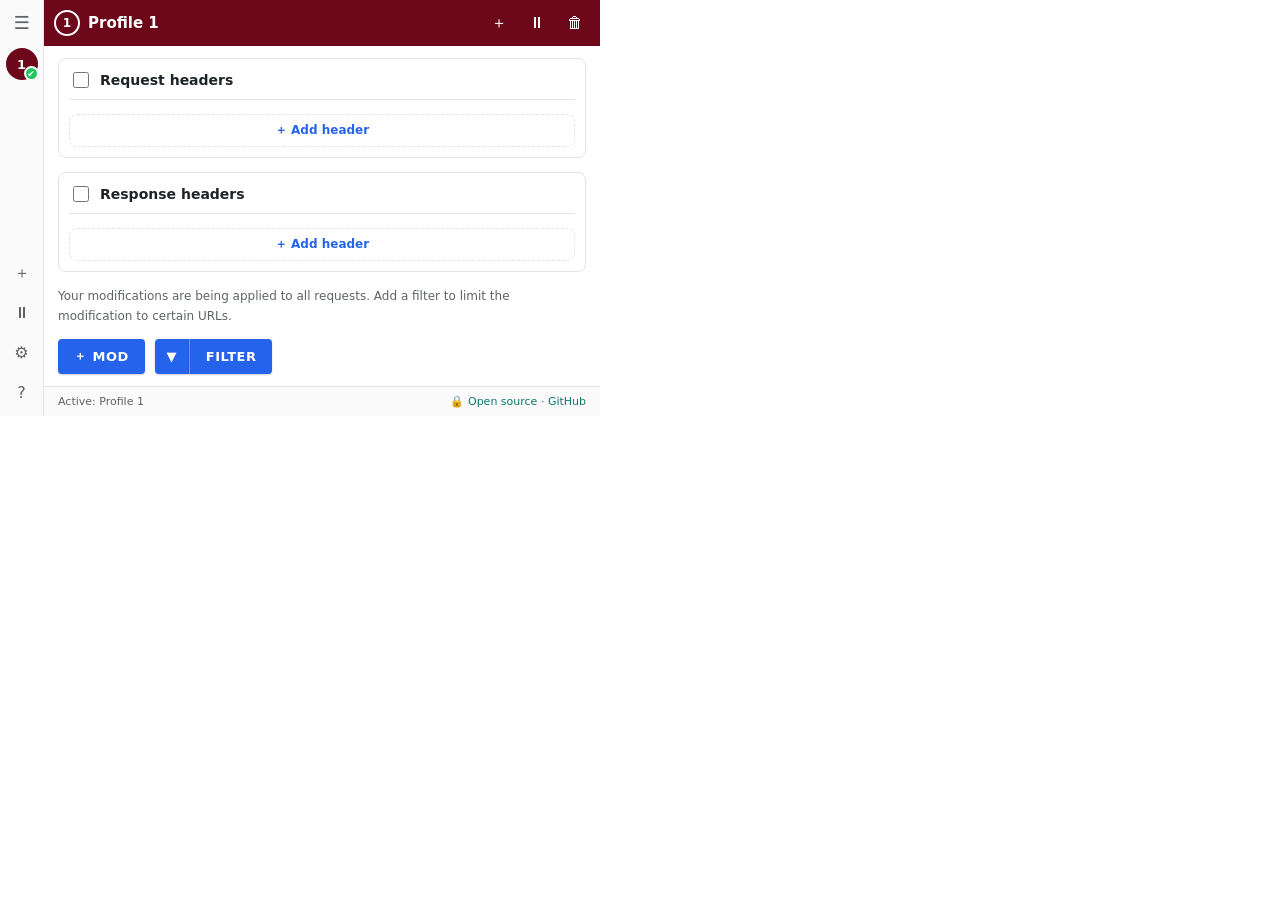
==== src/ui/popup/index.html @ 856fd871 "add sidepanel support" ====
<!DOCTYPE html>
<html lang="en" dir="ltr" data-surface="popup">
  <head>
    <meta charset="UTF-8" />
    <meta name="viewport" content="width=device-width, initial-scale=1.0" />
    <title>OpenModHeader</title>
    <link rel="stylesheet" href="popup.css" />
  </head>
  <body>
    <div class="app">
      <aside class="rail">
        <button class="rail-btn menu" id="railMenu" title="All profiles">☰</button>
        <div class="rail-profiles" id="railProfiles"></div>
        <div class="rail-spacer"></div>
        <button class="rail-btn" id="railAddProfile" title="New profile">＋</button>
        <button class="rail-btn" id="railPause" title="Pause all">⏸</button>
        <button class="rail-btn" id="railSettings" title="Appearance">⚙</button>
        <button class="rail-btn" id="railHelp" title="About">?</button>
      </aside>

      <div class="backdrop" id="backdrop" hidden></div>
      <aside class="drawer" id="drawer" hidden>
        <div class="drawer-head">Profiles</div>
        <div class="drawer-list" id="profileList"></div>
        <button class="drawer-add" id="drawerAdd">＋ New profile</button>
      </aside>

      <div class="main">
        <header class="titlebar">
          <div class="profile-id" id="profileId">1</div>
          <input
            class="profile-name"
            id="profileName"
            spellcheck="false"
            placeholder="Profile name"
          />
          <div class="spacer"></div>
          <button class="tb-btn" id="tbAdd" title="New profile">＋</button>
          <button class="tb-btn" id="tbPause" title="Pause all">⏸</button>
          <button class="tb-btn" id="tbDelete" title="Delete profile">🗑</button>
        </header>

        <div class="content">
          <section class="hgroup">
            <div class="hgroup-head">
              <label class="grouptoggle">
                <input type="checkbox" id="requestEnabled" />
                <span class="gtitle">Request headers</span>
              </label>
            </div>
            <div id="requestRows" class="rows"></div>
            <button class="add-row" data-target="request">＋ Add header</button>
          </section>

          <section class="hgroup">
            <div class="hgroup-head">
              <label class="grouptoggle">
                <input type="checkbox" id="responseEnabled" />
                <span class="gtitle">Response headers</span>
              </label>
            </div>
            <div id="responseRows" class="rows"></div>
            <button class="add-row" data-target="response">＋ Add header</button>
          </section>

          <section class="hgroup" id="filterSection" hidden>
            <div class="hgroup-head">
              <span class="gtitle">Filters</span>
              <div class="filter-status" id="filterStatus" title="Current tab match status">
                <span class="status-dot"></span>
                <span id="filterStatusText">Checking</span>
              </div>
              <button class="mini-add" data-target="filter" title="Add filter">＋</button>
            </div>
            <div id="filterRows" class="rows"></div>
          </section>

          <p class="apply-note" id="applyNote">
            Your modifications are being applied to all requests. Add a filter
            to limit the modification to certain URLs.
          </p>

          <div class="cta">
            <button class="btn-blue" id="modBtn">
              <span class="ico">＋</span> MOD
            </button>
            <div class="filter-split">
              <button
                class="btn-blue filter-menu-btn"
                id="filterMenuBtn"
                title="Filter options"
                aria-haspopup="true"
                aria-expanded="false"
              >
                ▼
              </button>
              <button class="btn-blue filter-main-btn" id="filterBtn">
                FILTER
              </button>
              <div class="filter-menu" id="filterMenu" hidden>
                <div class="filter-menu-options" id="filterMenuOptions"></div>
              </div>
            </div>
          </div>
        </div>

        <footer class="footer">
          <span id="ruleCount"></span>
          <a
            class="privacy"
            id="repoLink"
            href="https://github.com/alinemone/modheader"
            target="_blank"
            rel="noopener"
            title="View source on GitHub"
            >🔒 Open source · GitHub</a
          >
        </footer>
      </div>
    </div>

    <div class="settings-menu" id="settingsMenu" hidden>
      <div class="settings-head">
        <strong>Settings</strong>
        <button id="settingsClose" type="button" title="Close settings" aria-label="Close settings">✕</button>
      </div>
      <div class="da-row">
        <span>Theme</span>
        <select id="themeMode">
          <option value="light">Light</option>
          <option value="dark">Dark</option>
        </select>
      </div>
      <div class="da-row">
        <span>Font</span>
        <select id="fontFamily">
          <option value="default">System</option>
          <option value="segoe">Segoe UI</option>
          <option value="calibri">Calibri</option>
          <option value="tahoma">Tahoma</option>
          <option value="verdana">Verdana</option>
          <option value="arial">Arial</option>
          <option value="georgia">Georgia</option>
          <option value="mono">Monospace</option>
        </select>
      </div>
      <div class="da-row">
        <span>Font size</span>
        <select id="fontSize">
          <option value="12">12</option>
          <option value="13">13</option>
          <option value="14">14</option>
          <option value="15">15</option>
          <option value="16">16</option>
          <option value="18">18</option>
        </select>
      </div>
      <div class="da-row">
        <span>Open as</span>
        <select id="surfaceMode">
          <option value="popup">Popup</option>
          <option value="sidePanel">Side panel</option>
        </select>
      </div>
      <div class="da-row export-row">
        <span>Export</span>
        <select id="exportScope" title="Choose profiles to export">
          <option value="all">All profiles</option>
        </select>
      </div>
      <div class="settings-io">
        <button id="importBtn" title="Import ModHeader JSON">⭳ Import</button>
        <button id="exportBtn" title="Export as ModHeader JSON">⭱ Export</button>
      </div>
      <input type="file" id="importFile" accept="application/json,.json" hidden />
    </div>

    <div class="help-overlay" id="helpOverlay" hidden>
      <section
        class="help-panel"
        role="dialog"
        aria-modal="true"
        aria-labelledby="helpTitle"
      >
        <header class="help-head">
          <div>
            <h2 id="helpTitle">OpenModHeader Filter Guide</h2>
            <p>Choose which request URLs receive your header modifications.</p>
          </div>
          <button id="helpClose" type="button" title="Close help" aria-label="Close help">✕</button>
        </header>

        <div class="help-content">
          <article class="help-card">
            <h3>Exact Host</h3>
            <p>Enter a host to match only that host.</p>
            <code>google.com</code>
            <p class="help-example">Matches <b>https://google.com/search</b>.</p>
            <p class="help-warning">Does not match <b>www.google.com</b>, <b>sub.google.com</b>, or <b>notgoogle.com</b>.</p>
          </article>

          <article class="help-card">
            <h3>Wildcard Host</h3>
            <p>Use <code>*</code> inside a host pattern. A leading <code>*.</code> also includes the base host.</p>
            <code>*.google.*</code>
            <p class="help-example">Matches <b>www.google.com</b>, <b>sub.google.com</b>, and <b>sub.google.dev</b>.</p>
          </article>

          <article class="help-card">
            <h3>Local Or URL</h3>
            <p>Local hosts, IPs, and full URLs are understood automatically.</p>
            <code>localhost</code>
            <code>127.0.0.1</code>
            <code>https://order.site.com</code>
          </article>

          <section class="help-rules">
            <h3>Important behavior</h3>
            <ul>
              <li>Multiple enabled filters use OR logic: matching any one filter is enough.</li>
              <li>A disabled filter is ignored.</li>
              <li>With no filters, modifications apply to all URLs.</li>
              <li>Only the currently active profile is applied.</li>
              <li>Pause disables all modifications.</li>
            </ul>
          </section>

          <p class="help-privacy">
            No external servers or tracking. All settings stay on this device.
            <a href="https://github.com/alinemone/modheader" target="_blank" rel="noopener">View source on GitHub</a>
          </p>
        </div>
      </section>
    </div>

    <datalist id="reqHeaderNames">
      <option value="Accept"></option>
      <option value="Accept-Charset"></option>
      <option value="Accept-Encoding"></option>
      <option value="Accept-Language"></option>
      <option value="Authorization"></option>
      <option value="Cache-Control"></option>
      <option value="Connection"></option>
      <option value="Content-Length"></option>
      <option value="Content-Type"></option>
      <option value="Cookie"></option>
      <option value="DNT"></option>
      <option value="Host"></option>
      <option value="If-Modified-Since"></option>
      <option value="If-None-Match"></option>
      <option value="Origin"></option>
      <option value="Pragma"></option>
      <option value="Range"></option>
      <option value="Referer"></option>
      <option value="Sec-CH-UA"></option>
      <option value="Sec-CH-UA-Mobile"></option>
      <option value="Sec-CH-UA-Platform"></option>
      <option value="Sec-Fetch-Dest"></option>
      <option value="Sec-Fetch-Mode"></option>
      <option value="Sec-Fetch-Site"></option>
      <option value="Sec-Fetch-User"></option>
      <option value="Upgrade-Insecure-Requests"></option>
      <option value="User-Agent"></option>
      <option value="X-API-Key"></option>
      <option value="X-CSRF-Token"></option>
      <option value="X-Forwarded-For"></option>
      <option value="X-Forwarded-Host"></option>
      <option value="X-Forwarded-Proto"></option>
      <option value="X-Real-IP"></option>
      <option value="X-Requested-With"></option>
    </datalist>

    <datalist id="resHeaderNames">
      <option value="Access-Control-Allow-Credentials"></option>
      <option value="Access-Control-Allow-Headers"></option>
      <option value="Access-Control-Allow-Methods"></option>
      <option value="Access-Control-Allow-Origin"></option>
      <option value="Access-Control-Expose-Headers"></option>
      <option value="Access-Control-Max-Age"></option>
      <option value="Age"></option>
      <option value="Cache-Control"></option>
      <option value="Content-Disposition"></option>
      <option value="Content-Encoding"></option>
      <option value="Content-Language"></option>
      <option value="Content-Security-Policy"></option>
      <option value="Content-Type"></option>
      <option value="Cross-Origin-Embedder-Policy"></option>
      <option value="Cross-Origin-Opener-Policy"></option>
      <option value="Cross-Origin-Resource-Policy"></option>
      <option value="ETag"></option>
      <option value="Expires"></option>
      <option value="Last-Modified"></option>
      <option value="Location"></option>
      <option value="Permissions-Policy"></option>
      <option value="Referrer-Policy"></option>
      <option value="Retry-After"></option>
      <option value="Server"></option>
      <option value="Set-Cookie"></option>
      <option value="Strict-Transport-Security"></option>
      <option value="Vary"></option>
      <option value="WWW-Authenticate"></option>
      <option value="X-Content-Type-Options"></option>
      <option value="X-Frame-Options"></option>
      <option value="X-XSS-Protection"></option>
    </datalist>

    <script src="popup.js"></script>
    <script src="../shared/app.js"></script>
  </body>
</html>
---- src/ui/popup/popup.css ----
:root {
  --profile-color: #6d071a;
  --maroon: var(--profile-color);
  --blue: #2563eb;
  --blue-dark: #1d4ed8;
  --teal: #0f766e;
  --red: #d32f2f;
  --text: #1f2328;
  --muted: #5f6368;
  --line: #e2e4e8;
  --bg: #ffffff;
  --surface: #ffffff;
  --surface-2: #f7f8fa;
  --surface-3: #eceef1;
  --surface-strong: #fafafa;
  --hover: #f2f4f7;
  --input-bg: transparent;
  --danger-bg: #fde8e8;
  --titlebar-bg: var(--profile-color);
  --titlebar-text: #ffffff;
  --rail-bg: #fafafa;
  --shadow: 0 8px 24px rgba(0, 0, 0, 0.18);
  --overlay: rgba(20, 24, 32, 0.5);
  --code-bg: #f4f6f8;
  --code-text: #9b1c31;
  --example-text: #344054;
  --warning-text: #8a5a00;
}

html[data-theme="dark"] {
  --profile-color: #2563eb;
  --maroon: var(--profile-color);
  --blue: #2f6fed;
  --blue-dark: #255bd6;
  --teal: #8ab4f8;
  --red: #ff6b6b;
  --text: #f4f7fb;
  --muted: #a7b0bf;
  --line: #343434;
  --bg: #171717;
  --surface: #1f1f1f;
  --surface-2: #292929;
  --surface-3: #323232;
  --surface-strong: #111111;
  --hover: #2f2f2f;
  --input-bg: #1c1c1c;
  --danger-bg: rgba(255, 107, 107, 0.12);
  --titlebar-bg: var(--profile-color);
  --titlebar-text: #ffffff;
  --rail-bg: #111111;
  --shadow: 0 12px 32px rgba(0, 0, 0, 0.48);
  --overlay: rgba(0, 0, 0, 0.62);
  --code-bg: #101827;
  --code-text: #8ab4f8;
  --example-text: #d7deea;
  --warning-text: #f0c36d;
  color-scheme: dark;
}

* {
  box-sizing: border-box;
  font-family: var(--ui-font, system-ui, "Segoe UI", Tahoma, Arial, sans-serif);
}

[hidden] {
  display: none !important;
}

body {
  margin: 0;
  width: 600px;
  background: var(--bg);
  color: var(--text);
  font-size: 13px;
}

body.help-open .app {
  min-height: 560px;
}

.app {
  display: flex;
  min-height: 360px;
  max-height: 600px;
}

.rail {
  width: 44px;
  flex: 0 0 44px;
  background: var(--rail-bg);
  border-right: 1px solid var(--line);
  display: flex;
  flex-direction: column;
  align-items: center;
  gap: 10px;
  padding: 8px 0;
}

.rail-btn {
  width: 30px;
  height: 30px;
  border: none;
  background: transparent;
  color: var(--muted);
  border-radius: 6px;
  cursor: pointer;
  font-size: 16px;
  line-height: 1;
}

.rail-btn:hover {
  background: var(--hover);
  color: var(--text);
}

.rail-btn.menu {
  font-size: 18px;
}

.rail-profiles {
  display: flex;
  flex-direction: column;
  align-items: center;
  gap: 8px;
  width: 100%;
  overflow: visible;
}

.rail-pcircle {
  position: relative;
  flex: 0 0 auto;
  width: 32px;
  height: 32px;
  border-radius: 50%;
  border: 2px solid var(--maroon);
  background: var(--surface);
  color: var(--maroon);
  font-weight: 700;
  font-size: 13px;
  cursor: pointer;
}

.rail-pcircle:hover {
  background: var(--hover);
}

.rail-pcircle.current {
  background: var(--maroon);
  color: #fff;
}

.rail-pcircle .check {
  position: absolute;
  bottom: -3px;
  right: -3px;
  width: 15px;
  height: 15px;
  background: #22c55e;
  color: #fff;
  border-radius: 50%;
  font-size: 9px;
  font-style: normal;
  display: flex;
  align-items: center;
  justify-content: center;
  border: 2px solid var(--rail-bg);
}

.rail-spacer {
  flex: 1;
}

.backdrop {
  position: fixed;
  inset: 0;
  background: var(--overlay);
  z-index: 20;
}

.drawer {
  position: fixed;
  top: 0;
  left: 44px;
  bottom: 0;
  width: 220px;
  z-index: 21;
  background: var(--surface);
  border-right: 1px solid var(--line);
  box-shadow: var(--shadow);
  display: flex;
  flex-direction: column;
}

.drawer-head {
  padding: 12px 14px;
  font-weight: 700;
  color: var(--maroon);
  border-bottom: 1px solid var(--line);
}

.drawer-list {
  flex: 1;
  overflow-y: auto;
  padding: 6px;
}

.drawer-add {
  margin: 8px;
  padding: 9px;
  border: 1px dashed var(--line);
  background: transparent;
  color: var(--blue);
  border-radius: 8px;
  cursor: pointer;
  font-weight: 600;
}

.drawer-add:hover {
  background: var(--hover);
}

.settings-io {
  display: flex;
  gap: 8px;
  border-top: 1px solid var(--line);
  padding-top: 8px;
}

.settings-io button {
  flex: 1;
  padding: 8px;
  border: 1px solid var(--line);
  background: var(--surface-2);
  color: var(--text);
  border-radius: 8px;
  cursor: pointer;
  font-size: 12px;
  font-weight: 600;
}

.settings-io button:hover {
  background: var(--surface-3);
  border-color: var(--line);
}

.pitem {
  position: relative;
  display: flex;
  align-items: center;
  gap: 10px;
  padding: 8px;
  border-radius: 8px;
  cursor: pointer;
  margin-bottom: 2px;
}

.pitem:hover {
  background: var(--hover);
}

.pitem.active {
  background: var(--surface-2);
}

.pitem.dragging {
  opacity: 0.4;
}

.pbadge {
  position: relative;
  flex: 0 0 auto;
  width: 30px;
  height: 30px;
  border-radius: 50%;
  background: var(--maroon);
  color: #fff;
  font-size: 13px;
  font-weight: 700;
  display: flex;
  align-items: center;
  justify-content: center;
}

.pcheck {
  position: absolute;
  bottom: -2px;
  right: -2px;
  width: 15px;
  height: 15px;
  background: #22c55e;
  color: #fff;
  border-radius: 50%;
  font-size: 9px;
  font-style: normal;
  display: flex;
  align-items: center;
  justify-content: center;
  border: 2px solid var(--surface);
}

.pname {
  flex: 1;
  font-size: 13px;
  color: var(--text);
  white-space: nowrap;
  overflow: hidden;
  text-overflow: ellipsis;
}

.pitem.active .pname {
  font-weight: 700;
  color: var(--maroon);
}

.pdel {
  flex: 0 0 auto;
  width: 26px;
  height: 26px;
  border: none;
  background: transparent;
  color: var(--muted);
  cursor: pointer;
  font-size: 14px;
  border-radius: 6px;
}

.pdel:hover {
  background: var(--danger-bg);
  color: var(--red);
}

.main {
  flex: 1;
  display: flex;
  flex-direction: column;
  min-width: 0;
  background: var(--bg);
}

.titlebar {
  display: flex;
  align-items: center;
  gap: 8px;
  background: var(--titlebar-bg);
  color: var(--titlebar-text);
  padding: 8px 10px;
}

.profile-id {
  width: 26px;
  height: 26px;
  border: 2px solid #fff;
  border-radius: 50%;
  display: flex;
  align-items: center;
  justify-content: center;
  font-weight: 700;
  font-size: 12px;
  flex: 0 0 auto;
  cursor: pointer;
}

.profile-id:hover {
  box-shadow: 0 0 0 2px rgba(255, 255, 255, 0.5);
}

.profile-name {
  background: transparent;
  border: none;
  outline: none;
  color: #fff;
  font-size: 15px;
  font-weight: 600;
  cursor: default;
  padding: 2px 0;
  margin: 0;
  field-sizing: content;
  min-width: 20px;
  max-width: 240px;
  text-overflow: ellipsis;
}

.profile-name::placeholder {
  color: rgba(255, 255, 255, 0.6);
  font-weight: 400;
}

.profile-name:focus {
  cursor: text;
  border-bottom: 1px solid rgba(255, 255, 255, 0.55);
}

.spacer {
  flex: 1;
}

.tb-btn {
  width: 30px;
  height: 30px;
  border: none;
  background: transparent;
  color: #fff;
  border-radius: 6px;
  cursor: pointer;
  font-size: 16px;
  line-height: 1;
}

.tb-btn:hover {
  background: rgba(255, 255, 255, 0.15);
}

.content {
  padding: 12px 14px;
  overflow-y: auto;
  flex: 1;
  background: var(--bg);
}

.hgroup {
  margin-bottom: 14px;
  padding: 10px;
  border: 1px solid var(--line);
  border-radius: 8px;
  background: var(--surface);
}

.hgroup-head {
  display: flex;
  align-items: center;
  justify-content: flex-start;
  gap: 8px;
  border-bottom: 1px solid var(--line);
  padding-bottom: 8px;
  margin-bottom: 8px;
}

.hgroup-head .mini-add {
  margin-left: auto;
}

.grouptoggle {
  display: flex;
  align-items: center;
  gap: 8px;
  cursor: pointer;
}

.grouptoggle input[type="checkbox"] {
  width: 16px;
  height: 16px;
  accent-color: var(--teal);
}

.gtitle {
  color: var(--text);
  font-weight: 700;
  font-size: 14px;
}

.filter-status {
  display: inline-flex;
  align-items: center;
  gap: 6px;
  color: var(--muted);
  font-size: 11px;
  font-weight: 600;
  line-height: 1;
  white-space: nowrap;
}

.status-dot {
  width: 8px;
  height: 8px;
  border-radius: 50%;
  background: #9aa0a6;
  box-shadow: 0 0 0 2px rgba(154, 160, 166, 0.12);
}

.filter-status.active .status-dot {
  background: #22c55e;
  box-shadow: 0 0 0 2px rgba(34, 197, 94, 0.18), 0 0 8px rgba(34, 197, 94, 0.7);
}

.filter-status.inactive .status-dot {
  background: var(--red);
  box-shadow: 0 0 0 2px rgba(255, 107, 107, 0.16), 0 0 8px rgba(255, 107, 107, 0.45);
}

.mini-add {
  border: none;
  background: transparent;
  color: var(--muted);
  font-size: 18px;
  cursor: pointer;
  width: 26px;
  height: 26px;
  border-radius: 6px;
}

.mini-add:hover {
  background: var(--hover);
  color: var(--maroon);
}

.rows {
  display: flex;
  flex-direction: column;
  gap: 2px;
}

.row-label {
  flex: 0 0 84px;
  min-width: 0;
  border: none;
  border-bottom: 1px solid var(--line);
  background: transparent;
  color: var(--text);
  font-size: var(--row-font-size, 12px);
  font-weight: 700;
  padding: 5px 2px;
  outline: none;
}

.row-label::placeholder {
  color: var(--muted);
  font-weight: 400;
  font-style: normal;
}

.row-label:focus {
  border-bottom-color: var(--blue);
}

.row {
  display: flex;
  align-items: center;
  gap: 8px;
  padding: 4px 0;
}

.header-row {
  position: relative;
}

.header-row.dragging {
  opacity: 0.42;
}

.header-row.drop-before::before,
.header-row.drop-after::after {
  content: "";
  position: absolute;
  left: 0;
  right: 0;
  height: 2px;
  z-index: 2;
  border-radius: 2px;
  background: var(--blue);
  pointer-events: none;
}

.header-row.drop-before::before {
  top: -2px;
}

.header-row.drop-after::after {
  bottom: -2px;
}

.row .drag-handle {
  flex: 0 0 auto;
  width: 8px;
  height: 22px;
  padding: 2px 0;
  border: none;
  border-radius: 4px;
  background: transparent;
  color: #69717c;
  opacity: 0.65;
  cursor: grab;
  transition: opacity 120ms ease, color 120ms ease, background 120ms ease;
}

.row .drag-handle:active {
  cursor: grabbing;
}

.row .drag-handle:hover {
  background: var(--hover);
  color: var(--blue);
  opacity: 1;
}

.row .drag-handle:focus-visible {
  outline: 1px solid var(--blue);
  outline-offset: 1px;
  opacity: 1;
}

.row .drag-handle svg {
  display: block;
  width: 6px;
  height: 16px;
  margin: 0 auto;
  fill: none;
  stroke: currentColor;
  stroke-width: 2;
  stroke-linecap: round;
}

.row .tag {
  flex: 0 0 auto;
  width: 24px;
  height: 24px;
  border: none;
  background: transparent;
  cursor: pointer;
  border-radius: 6px;
  opacity: 0.7;
}

.row .tag svg {
  width: 18px;
  height: 18px;
  fill: none;
  stroke: currentColor;
  stroke-width: 1.7;
  stroke-linecap: round;
  stroke-linejoin: round;
}

.row .tag .tag-plus {
  stroke: var(--blue);
  stroke-width: 2;
}

.row .tag:hover {
  background: var(--hover);
  opacity: 1;
}

.row > input[type="checkbox"] {
  width: 16px;
  height: 16px;
  accent-color: var(--teal);
  flex: 0 0 auto;
}

.row .name,
.row .value {
  border: none;
  border-bottom: 1px solid var(--line);
  background: var(--input-bg);
  padding: 5px 2px;
  font-size: var(--row-font-size, 13px);
  color: var(--text);
  direction: ltr;
  text-align: left;
  min-width: 0;
  outline: none;
}

.filter-row .value {
  flex: 1 1 auto;
}

.row .name {
  flex: 1 1 42%;
  font-weight: 500;
}

.row .value {
  flex: 1 1 58%;
}

.row .name:focus,
.row .value:focus {
  border-bottom-color: var(--blue);
}

.row .del {
  flex: 0 0 auto;
  width: 26px;
  height: 26px;
  border: none;
  background: transparent;
  color: var(--red);
  cursor: pointer;
  font-size: 16px;
  border-radius: 6px;
  line-height: 1;
}

.row .del:hover {
  background: var(--danger-bg);
}

.row.disabled .name,
.row.disabled .value {
  opacity: 0.4;
}

.add-row {
  width: 100%;
  margin-top: 6px;
  padding: 7px;
  border: 1px dashed var(--line);
  background: transparent;
  color: var(--blue);
  border-radius: 8px;
  cursor: pointer;
  font-weight: 600;
  font-size: 12px;
}

.add-row:hover {
  background: var(--hover);
  border-color: var(--blue);
}

.apply-note {
  color: var(--muted);
  font-size: 12px;
  line-height: 1.7;
  margin: 4px 0 12px;
}

.cta {
  display: flex;
  gap: 10px;
}

.btn-blue {
  background: var(--blue);
  color: #fff;
  border: none;
  border-radius: 4px;
  padding: 9px 16px;
  font-size: 13px;
  font-weight: 700;
  letter-spacing: 0.5px;
  cursor: pointer;
  display: inline-flex;
  align-items: center;
  gap: 6px;
  box-shadow: 0 1px 2px rgba(0, 0, 0, 0.2);
}

.btn-blue:hover {
  background: var(--blue-dark);
}

.btn-blue .ico {
  font-size: 12px;
}

.filter-split {
  position: relative;
  display: inline-flex;
  align-items: stretch;
}

.filter-split .btn-blue {
  box-shadow: 0 1px 2px rgba(0, 0, 0, 0.2);
}

.filter-menu-btn {
  width: 34px;
  padding: 9px 0;
  border-radius: 4px 0 0 4px;
  justify-content: center;
}

.filter-main-btn {
  border-left: 1px solid rgba(255, 255, 255, 0.35);
  border-radius: 0 4px 4px 0;
}

.filter-menu {
  position: fixed;
  left: 0;
  top: 0;
  z-index: 80;
  min-width: 188px;
  padding: 6px;
  border: 1px solid var(--line);
  border-radius: 8px;
  background: var(--surface);
  box-shadow: var(--shadow);
}

.filter-menu button {
  width: 100%;
  display: flex;
  flex-direction: column;
  gap: 3px;
  padding: 8px 10px;
  border: none;
  border-radius: 6px;
  background: transparent;
  color: var(--text);
  cursor: pointer;
  text-align: left;
}

.filter-menu button:hover {
  background: var(--hover);
}

.filter-option-value {
  max-width: 220px;
  overflow: hidden;
  text-overflow: ellipsis;
  direction: ltr;
  font-size: 12px;
  font-weight: 700;
  white-space: nowrap;
}

.filter-option-note {
  color: var(--muted);
  font-size: 11px;
  font-weight: 500;
}

.footer {
  display: flex;
  align-items: center;
  justify-content: space-between;
  padding: 8px 14px;
  border-top: 1px solid var(--line);
  background: var(--surface-strong);
  color: var(--muted);
  font-size: 11px;
}

.privacy {
  color: var(--teal);
  text-decoration: none;
}

.privacy:hover {
  text-decoration: underline;
}

body.paused .titlebar {
  background: #4b5563;
}

.color-menu {
  position: fixed;
  z-index: 30;
  background: var(--surface);
  border: 1px solid var(--line);
  border-radius: 10px;
  box-shadow: var(--shadow);
  padding: 8px;
  display: grid;
  grid-template-columns: repeat(5, 1fr);
  gap: 6px;
}

.color-menu .swatch {
  width: 22px;
  height: 22px;
  padding: 0;
  border: 2px solid transparent;
  border-radius: 50%;
  cursor: pointer;
}

.color-menu .swatch:hover {
  transform: scale(1.12);
}

.color-menu .swatch.sel {
  border-color: var(--text);
  box-shadow: 0 0 0 2px var(--surface) inset;
}

.settings-menu {
  position: fixed;
  z-index: 30;
  width: 200px;
  background: var(--surface);
  border: 1px solid var(--line);
  border-radius: 10px;
  box-shadow: var(--shadow);
  padding: 10px;
  display: flex;
  flex-direction: column;
  gap: 8px;
}

.settings-head {
  display: none;
}

.da-row {
  display: flex;
  align-items: center;
  justify-content: space-between;
  gap: 8px;
}

.da-row span {
  font-size: 12px;
  font-weight: 600;
  color: var(--muted);
}

.da-row select {
  flex: 0 0 130px;
  padding: 6px 8px;
  border: 1px solid var(--line);
  border-radius: 8px;
  background: var(--surface-2);
  color: var(--text);
  font-size: 12px;
  cursor: pointer;
}

.export-row {
  padding-top: 2px;
}

.help-overlay {
  position: fixed;
  inset: 0;
  z-index: 60;
  display: flex;
  align-items: center;
  justify-content: center;
  padding: 14px;
  background: var(--overlay);
  backdrop-filter: blur(2px);
}

.help-panel {
  width: 100%;
  max-width: 560px;
  max-height: 532px;
  display: flex;
  flex-direction: column;
  overflow: hidden;
  border: 1px solid var(--line);
  border-radius: 14px;
  background: var(--surface);
  box-shadow: var(--shadow);
}

.help-head {
  display: flex;
  align-items: flex-start;
  justify-content: space-between;
  gap: 16px;
  padding: 16px 18px 14px;
  border-bottom: 1px solid var(--line);
  background: var(--surface-strong);
}

.help-head h2 {
  margin: 0 0 4px;
  color: var(--maroon);
  font-size: 18px;
}

.help-head p {
  margin: 0;
  color: var(--muted);
  font-size: 12px;
}

.help-head button {
  flex: 0 0 auto;
  width: 30px;
  height: 30px;
  border: none;
  border-radius: 7px;
  background: transparent;
  color: var(--muted);
  cursor: pointer;
  font-size: 16px;
}

.help-head button:hover {
  background: var(--hover);
  color: var(--text);
}

.help-content {
  overflow-y: auto;
  padding: 14px 18px 18px;
}

.help-card {
  margin-bottom: 10px;
  padding: 12px 14px;
  border: 1px solid var(--line);
  border-radius: 10px;
  background: var(--surface);
}

.help-card h3,
.help-rules h3 {
  margin: 0 0 7px;
  font-size: 14px;
}

.help-card p {
  margin: 5px 0;
  color: var(--muted);
  line-height: 1.45;
}

.help-card > code {
  display: block;
  margin: 8px 0;
  padding: 8px 10px;
  overflow-x: auto;
  border-radius: 7px;
  background: var(--code-bg);
  color: var(--code-text);
  direction: ltr;
  font-family: ui-monospace, Consolas, monospace;
  font-size: 12px;
}

.help-card .help-example {
  color: var(--example-text);
}

.help-card .help-warning {
  color: var(--warning-text);
}

.help-rules {
  padding: 12px 14px;
  border-radius: 10px;
  background: var(--surface-2);
}

.help-rules ul {
  margin: 0;
  padding-left: 20px;
  color: var(--example-text);
  line-height: 1.6;
}

.help-privacy {
  margin: 12px 2px 0;
  color: var(--muted);
  font-size: 12px;
  line-height: 1.5;
}

.help-privacy a {
  color: var(--blue);
  text-decoration: none;
}

.help-privacy a:hover {
  text-decoration: underline;
}
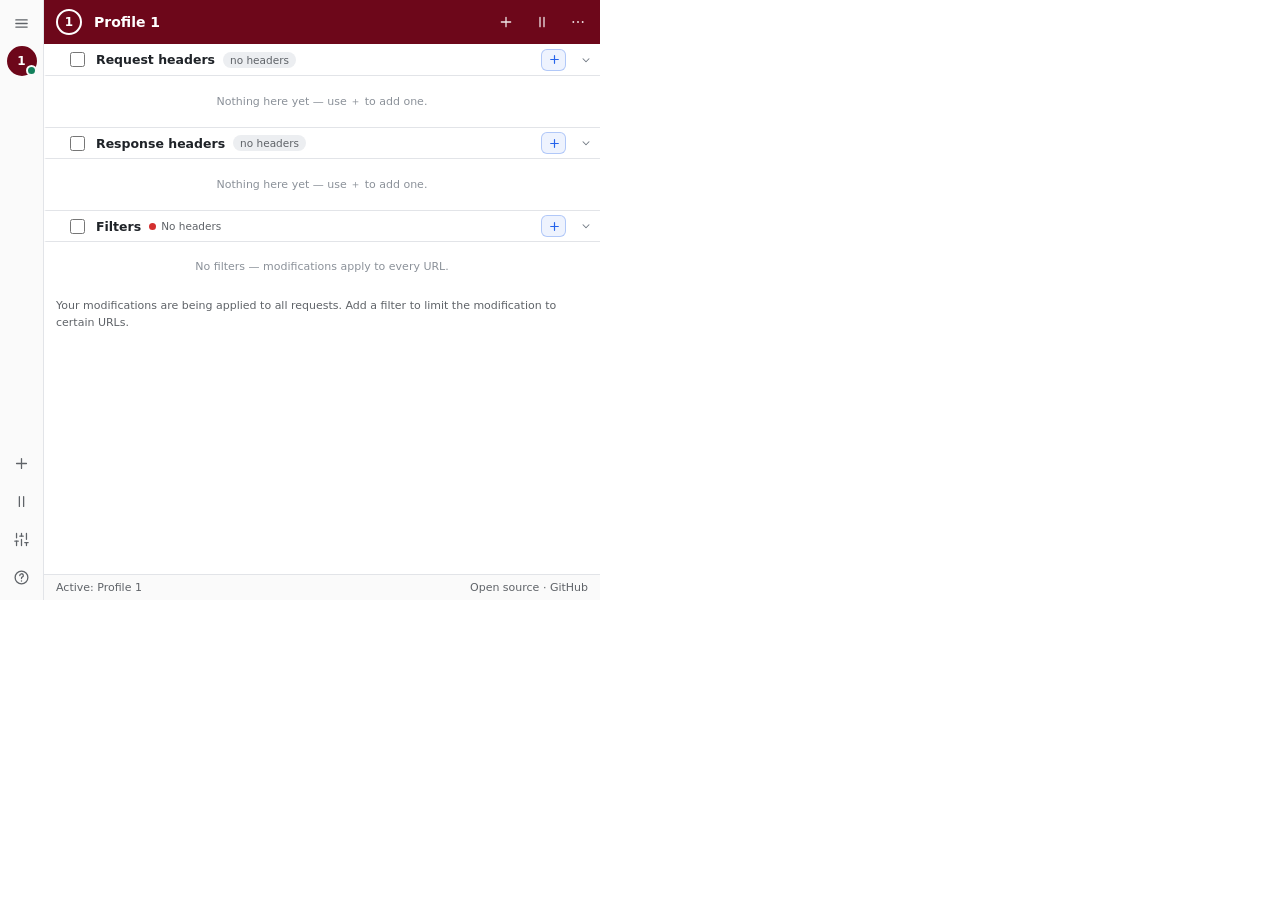
==== commit f6723e32: "fix:ui/ux" ====
--- a/src/ui/popup/index.html
+++ b/src/ui/popup/index.html
@@ -4,18 +4,19 @@
     <meta charset="UTF-8" />
     <meta name="viewport" content="width=device-width, initial-scale=1.0" />
     <title>OpenModHeader</title>
+    <link rel="stylesheet" href="../shared/ui.css" />
     <link rel="stylesheet" href="popup.css" />
   </head>
   <body>
     <div class="app">
       <aside class="rail">
-        <button class="rail-btn menu" id="railMenu" title="All profiles">☰</button>
+        <button class="rail-btn menu" id="railMenu" title="All profiles" data-i="menu"></button>
         <div class="rail-profiles" id="railProfiles"></div>
         <div class="rail-spacer"></div>
-        <button class="rail-btn" id="railAddProfile" title="New profile">＋</button>
-        <button class="rail-btn" id="railPause" title="Pause all">⏸</button>
-        <button class="rail-btn" id="railSettings" title="Appearance">⚙</button>
-        <button class="rail-btn" id="railHelp" title="About">?</button>
+        <button class="rail-btn" id="railAddProfile" title="New profile" data-i="plus"></button>
+        <button class="rail-btn" id="railPause" title="Pause all" data-i="pause"></button>
+        <button class="rail-btn" id="railSettings" title="Appearance" data-i="gear"></button>
+        <button class="rail-btn" id="railHelp" title="About" data-i="help"></button>
       </aside>
 
       <div class="backdrop" id="backdrop" hidden></div>
@@ -35,72 +36,71 @@
             placeholder="Profile name"
           />
           <div class="spacer"></div>
-          <button class="tb-btn" id="tbAdd" title="New profile">＋</button>
-          <button class="tb-btn" id="tbPause" title="Pause all">⏸</button>
-          <button class="tb-btn" id="tbDelete" title="Delete profile">🗑</button>
+          <button class="tb-btn" id="tbAdd" title="New profile" data-i="plus"></button>
+          <button class="tb-btn" id="tbPause" title="Pause all" data-i="pause"></button>
+          <button class="tb-btn" id="tbMore" title="More actions" aria-haspopup="true" data-i="more"></button>
         </header>
 
-        <div class="content">
-          <section class="hgroup">
-            <div class="hgroup-head">
-              <label class="grouptoggle">
-                <input type="checkbox" id="requestEnabled" />
+        <div class="banner">
+          <span data-i="pause"></span>
+          <span>All modifications are paused.</span>
+          <span class="spacer"></span>
+          <button id="bannerResume" type="button">Resume</button>
+        </div>
+
+        <div class="listarea">
+          <div class="pinbar" id="pinbar"></div>
+          <div class="content">
+            <section class="sec" data-sec="request">
+              <div class="sechead">
+                <input type="checkbox" id="requestEnabled" title="Toggle every request header" />
                 <span class="gtitle">Request headers</span>
-              </label>
-            </div>
-            <div id="requestRows" class="rows"></div>
-            <button class="add-row" data-target="request">＋ Add header</button>
-          </section>
-
-          <section class="hgroup">
-            <div class="hgroup-head">
-              <label class="grouptoggle">
-                <input type="checkbox" id="responseEnabled" />
+                <span class="gcount" id="requestCount"></span>
+                <span class="sp"></span>
+                <button class="sec-add" data-target="request" title="Add request header" data-i="plus"></button>
+                <button class="chev" title="Collapse section" data-i="chev"></button>
+              </div>
+              <div id="requestRows" class="rows"></div>
+            </section>
+
+            <section class="sec" data-sec="response">
+              <div class="sechead">
+                <input type="checkbox" id="responseEnabled" title="Toggle every response header" />
                 <span class="gtitle">Response headers</span>
-              </label>
-            </div>
-            <div id="responseRows" class="rows"></div>
-            <button class="add-row" data-target="response">＋ Add header</button>
-          </section>
-
-          <section class="hgroup" id="filterSection" hidden>
-            <div class="hgroup-head">
-              <span class="gtitle">Filters</span>
-              <div class="filter-status" id="filterStatus" title="Current tab match status">
-                <span class="status-dot"></span>
-                <span id="filterStatusText">Checking</span>
+                <span class="gcount" id="responseCount"></span>
+                <span class="sp"></span>
+                <button class="sec-add" data-target="response" title="Add response header" data-i="plus"></button>
+                <button class="chev" title="Collapse section" data-i="chev"></button>
               </div>
-              <button class="mini-add" data-target="filter" title="Add filter">＋</button>
-            </div>
-            <div id="filterRows" class="rows"></div>
-          </section>
-
-          <p class="apply-note" id="applyNote">
-            Your modifications are being applied to all requests. Add a filter
-            to limit the modification to certain URLs.
-          </p>
-
-          <div class="cta">
-            <button class="btn-blue" id="modBtn">
-              <span class="ico">＋</span> MOD
-            </button>
-            <div class="filter-split">
-              <button
-                class="btn-blue filter-menu-btn"
-                id="filterMenuBtn"
-                title="Filter options"
-                aria-haspopup="true"
-                aria-expanded="false"
-              >
-                ▼
-              </button>
-              <button class="btn-blue filter-main-btn" id="filterBtn">
-                FILTER
-              </button>
-              <div class="filter-menu" id="filterMenu" hidden>
-                <div class="filter-menu-options" id="filterMenuOptions"></div>
+              <div id="responseRows" class="rows"></div>
+            </section>
+
+            <section class="sec" data-sec="filter">
+              <div class="sechead">
+                <input type="checkbox" id="filterEnabled" title="Toggle every filter" />
+                <span class="gtitle">Filters</span>
+                <div class="filter-status" id="filterStatus" title="Current tab match status">
+                  <span class="status-dot"></span>
+                  <span id="filterStatusText">Checking</span>
+                </div>
+                <span class="sp"></span>
+                <button
+                  class="sec-add"
+                  id="filterAdd"
+                  data-target="filter"
+                  title="Add filter"
+                  aria-haspopup="true"
+                  aria-expanded="false"
+                  data-i="plus"
+                ></button>
+                <button class="chev" title="Collapse section" data-i="chev"></button>
               </div>
-            </div>
+              <div id="filterRows" class="rows"></div>
+              <p class="apply-note" id="applyNote">
+                Your modifications are being applied to all requests. Add a
+                filter to limit the modification to certain URLs.
+              </p>
+            </section>
           </div>
         </div>
 
@@ -113,10 +113,14 @@
             target="_blank"
             rel="noopener"
             title="View source on GitHub"
-            >🔒 Open source · GitHub</a
+            >Open source · GitHub</a
           >
         </footer>
       </div>
+    </div>
+
+    <div class="filter-menu" id="filterMenu" hidden>
+      <div class="filter-menu-options" id="filterMenuOptions"></div>
     </div>
 
     <div class="settings-menu" id="settingsMenu" hidden>
@@ -129,6 +133,28 @@
         <select id="themeMode">
           <option value="light">Light</option>
           <option value="dark">Dark</option>
+        </select>
+      </div>
+      <div class="da-row" id="densityRow">
+        <span>Row density</span>
+        <select id="rowDensity">
+          <option value="comfortable">Comfortable</option>
+          <option value="compact">Compact</option>
+        </select>
+      </div>
+      <p class="da-help" id="densityHelp">
+        Comfortable · name and value on separate lines — Compact · both on one
+        line, most rows per screen.
+      </p>
+      <div class="da-row">
+        <span>Mask secret values</span>
+        <input type="checkbox" id="maskSecrets" />
+      </div>
+      <div class="da-row">
+        <span>Pinned section heads</span>
+        <select id="pinMode">
+          <option value="push">One at a time</option>
+          <option value="stack">Stack</option>
         </select>
       </div>
       <div class="da-row">
@@ -221,6 +247,7 @@
               <li>A disabled filter is ignored.</li>
               <li>With no filters, modifications apply to all URLs.</li>
               <li>Only the currently active profile is applied.</li>
+              <li>Two enabled headers with the same name are flagged: the lower one is sent.</li>
               <li>Pause disables all modifications.</li>
             </ul>
           </section>
--- a/src/ui/shared/ui.css
+++ b/src/ui/shared/ui.css
@@ -0,0 +1,1597 @@
+/* ==========================================================================
+   OpenModHeader — shared UI
+   Both surfaces (popup + side panel) render identical markup and share every
+   rule below. popup.css and sidepanel.css add only what genuinely differs:
+   viewport sizing and where the profile rail lives.
+   ========================================================================== */
+
+:root {
+  --profile-color: #6d071a;
+  --maroon: var(--profile-color);
+  --blue: #2563eb;
+  --blue-dark: #1d4ed8;
+  --teal: #0f766e;
+  --red: #d32f2f;
+  --amber: #b45309;
+  --amber-bg: #fef6e7;
+  --amber-line: #f0c168;
+  --green: #12805c;
+  --text: #1f2328;
+  --muted: #5f6368;
+  --faint: #8b9199;
+  --val-text: #6c757e;
+  --icon: #737b85;
+  --line: #e2e4e8;
+  --bg: #ffffff;
+  --surface: #ffffff;
+  --surface-2: #f7f8fa;
+  --surface-3: #eceef1;
+  --surface-strong: #fafafa;
+  --hover: #f2f4f7;
+  --input-bg: transparent;
+  --danger-bg: #fde8e8;
+  --titlebar-bg: var(--profile-color);
+  --titlebar-text: #ffffff;
+  --rail-bg: #fafafa;
+  --scroll-thumb: #c6ccd4;
+  --shadow: 0 8px 24px rgba(0, 0, 0, 0.18);
+  --overlay: rgba(20, 24, 32, 0.5);
+  --code-bg: #f4f6f8;
+  --code-text: #9b1c31;
+  --example-text: #344054;
+  --warning-text: #8a5a00;
+  --mono: ui-monospace, "SF Mono", "Cascadia Mono", Menlo, Consolas, monospace;
+}
+
+html[data-theme="dark"] {
+  /* --profile-color is deliberately NOT overridden: it is the profile's
+     identity and must survive a theme switch. Only neutrals change. */
+  --blue: #3b82f6;
+  --blue-dark: #2563eb;
+  --teal: #8ab4f8;
+  --red: #ff6b6b;
+  --amber: #fbbf24;
+  --amber-bg: rgba(251, 191, 36, 0.1);
+  --amber-line: #a16207;
+  --green: #34d399;
+  --text: #f4f7fb;
+  --muted: #a7b0bf;
+  --faint: #7d8593;
+  --val-text: #8f98a6;
+  --icon: #9aa3af;
+  --line: #2e3238;
+  --bg: #17191c;
+  --surface: #1a1c20;
+  --surface-2: #232629;
+  --surface-3: #2c3034;
+  --surface-strong: #131518;
+  --hover: #2a2e33;
+  --input-bg: transparent;
+  --danger-bg: rgba(255, 107, 107, 0.12);
+  --rail-bg: #121417;
+  --scroll-thumb: #454b53;
+  --shadow: 0 12px 32px rgba(0, 0, 0, 0.48);
+  --overlay: rgba(0, 0, 0, 0.62);
+  --code-bg: #101827;
+  --code-text: #8ab4f8;
+  --example-text: #d7deea;
+  --warning-text: #f0c36d;
+  color-scheme: dark;
+}
+
+* {
+  box-sizing: border-box;
+  font-family: var(--ui-font, system-ui, "Segoe UI", Tahoma, Arial, sans-serif);
+}
+
+[hidden] {
+  display: none !important;
+}
+
+body {
+  margin: 0;
+  background: var(--bg);
+  color: var(--text);
+  font-size: 13px;
+}
+
+.app {
+  display: flex;
+
+  /* Row metrics derive from the font-size setting, so a larger font produces
+     proportionally taller rows instead of clipped text. */
+  --rf: var(--row-font-size, 13px);
+  --l1-h: calc(var(--rf) + 3px);
+  --l2-h: calc(var(--rf) + 5px);
+  --head-h: calc(var(--rf) + 19px);
+  --row-pad: 2px;
+
+  /* Horizontal rhythm. --row-lead is where the enable checkbox sits, and the
+     section head and filter rows indent to the same number so the three kinds
+     of row share one left edge instead of drifting apart. */
+  --row-x: 4px;
+  --row-gap: 5px;
+  --grip-w: 11px;
+  --row-lead: calc(var(--row-x) + var(--grip-w) + var(--row-gap));
+}
+
+/* ── PROFILE RAIL ────────────────────────────────────────────────────────── */
+.rail {
+  width: 44px;
+  flex: 0 0 44px;
+  background: var(--rail-bg);
+  border-right: 1px solid var(--line);
+  display: flex;
+  flex-direction: column;
+  align-items: center;
+  gap: 8px;
+  padding: 8px 0;
+}
+
+.rail-btn {
+  width: 30px;
+  height: 30px;
+  flex: 0 0 auto;
+  border: none;
+  background: transparent;
+  color: var(--muted);
+  border-radius: 7px;
+  cursor: pointer;
+  display: grid;
+  place-items: center;
+}
+
+.rail-btn:hover {
+  background: var(--hover);
+  color: var(--text);
+}
+
+.rail-btn svg {
+  width: 17px;
+  height: 17px;
+  fill: none;
+  stroke: currentColor;
+  stroke-width: 1.8;
+  stroke-linecap: round;
+  stroke-linejoin: round;
+}
+
+.rail-profiles {
+  display: flex;
+  flex-direction: column;
+  align-items: center;
+  gap: 8px;
+  width: 100%;
+  overflow: visible;
+}
+
+/* Colour is the profile's identity; the dot beside it is status. */
+.rail-pcircle {
+  position: relative;
+  flex: 0 0 auto;
+  width: 30px;
+  height: 30px;
+  border-radius: 50%;
+  border: 2px solid var(--maroon);
+  background: transparent;
+  color: var(--maroon);
+  font-weight: 700;
+  font-size: 12px;
+  cursor: pointer;
+}
+
+.rail-pcircle:hover {
+  background: var(--hover);
+}
+
+.rail-pcircle.current {
+  color: #fff;
+}
+
+.rail-pcircle .check {
+  position: absolute;
+  bottom: -2px;
+  right: -2px;
+  width: 11px;
+  height: 11px;
+  border-radius: 50%;
+  background: var(--green);
+  border: 2px solid var(--rail-bg);
+  font-size: 0;
+}
+
+body.paused .rail-pcircle .check {
+  background: #9aa2ad;
+}
+
+.rail-spacer {
+  flex: 1;
+}
+
+/* ── PROFILE DRAWER ──────────────────────────────────────────────────────── */
+.backdrop {
+  position: fixed;
+  inset: 0;
+  background: var(--overlay);
+  z-index: 20;
+}
+
+.drawer {
+  position: fixed;
+  top: 0;
+  left: 44px;
+  bottom: 0;
+  width: 220px;
+  z-index: 21;
+  background: var(--surface);
+  border-right: 1px solid var(--line);
+  box-shadow: var(--shadow);
+  display: flex;
+  flex-direction: column;
+}
+
+.drawer-head {
+  padding: 12px 14px;
+  font-weight: 700;
+  color: var(--maroon);
+  border-bottom: 1px solid var(--line);
+}
+
+.drawer-list {
+  flex: 1;
+  overflow-y: auto;
+  padding: 6px;
+}
+
+.drawer-add {
+  margin: 8px;
+  padding: 9px;
+  border: 1px dashed var(--line);
+  background: transparent;
+  color: var(--blue);
+  border-radius: 8px;
+  cursor: pointer;
+  font-weight: 600;
+}
+
+.drawer-add:hover {
+  background: var(--hover);
+}
+
+.pitem {
+  position: relative;
+  display: flex;
+  align-items: center;
+  gap: 10px;
+  padding: 8px;
+  border-radius: 8px;
+  cursor: pointer;
+  margin-bottom: 2px;
+}
+
+.pitem:hover {
+  background: var(--hover);
+}
+
+.pitem.active {
+  background: var(--surface-2);
+}
+
+.pitem.dragging {
+  opacity: 0.4;
+}
+
+.pbadge {
+  position: relative;
+  flex: 0 0 auto;
+  width: 28px;
+  height: 28px;
+  border-radius: 50%;
+  background: var(--maroon);
+  color: #fff;
+  font-size: 12px;
+  font-weight: 700;
+  display: flex;
+  align-items: center;
+  justify-content: center;
+}
+
+.pcheck {
+  position: absolute;
+  bottom: -2px;
+  right: -2px;
+  width: 11px;
+  height: 11px;
+  border-radius: 50%;
+  background: var(--green);
+  border: 2px solid var(--surface);
+  font-size: 0;
+}
+
+.pname {
+  flex: 1;
+  font-size: 13px;
+  color: var(--text);
+  white-space: nowrap;
+  overflow: hidden;
+  text-overflow: ellipsis;
+}
+
+.pitem.active .pname {
+  font-weight: 700;
+}
+
+.pdel {
+  flex: 0 0 auto;
+  width: 26px;
+  height: 26px;
+  border: none;
+  background: transparent;
+  color: var(--icon);
+  cursor: pointer;
+  border-radius: 6px;
+  display: grid;
+  place-items: center;
+}
+
+.pdel svg {
+  width: 15px;
+  height: 15px;
+  fill: none;
+  stroke: currentColor;
+  stroke-width: 1.8;
+  stroke-linecap: round;
+  stroke-linejoin: round;
+}
+
+.pdel:hover {
+  background: var(--danger-bg);
+  color: var(--red);
+}
+
+/* ── TITLE BAR ───────────────────────────────────────────────────────────── */
+.main {
+  flex: 1;
+  display: flex;
+  flex-direction: column;
+  min-width: 0;
+  background: var(--bg);
+}
+
+.titlebar {
+  flex: 0 0 auto;
+  display: flex;
+  align-items: center;
+  gap: 8px;
+  background: var(--titlebar-bg);
+  color: var(--titlebar-text);
+  padding: 8px 8px 8px 12px;
+}
+
+.profile-id {
+  width: 26px;
+  height: 26px;
+  border: 2px solid #fff;
+  border-radius: 50%;
+  display: flex;
+  align-items: center;
+  justify-content: center;
+  font-weight: 700;
+  font-size: 12px;
+  flex: 0 0 auto;
+  cursor: pointer;
+}
+
+.profile-id:hover {
+  box-shadow: 0 0 0 2px rgba(255, 255, 255, 0.5);
+}
+
+.profile-name {
+  background: transparent;
+  border: none;
+  outline: none;
+  color: #fff;
+  font-size: 14px;
+  font-weight: 600;
+  cursor: default;
+  padding: 3px 4px;
+  margin: 0;
+  border-radius: 5px;
+  field-sizing: content;
+  min-width: 20px;
+  max-width: 220px;
+  text-overflow: ellipsis;
+}
+
+.profile-name::placeholder {
+  color: rgba(255, 255, 255, 0.6);
+  font-weight: 400;
+}
+
+.profile-name:hover {
+  background: rgba(255, 255, 255, 0.1);
+}
+
+.profile-name:focus {
+  cursor: text;
+  background: rgba(255, 255, 255, 0.16);
+}
+
+.spacer {
+  flex: 1;
+}
+
+.tb-btn {
+  width: 28px;
+  height: 28px;
+  flex: 0 0 auto;
+  border: none;
+  background: transparent;
+  color: rgba(255, 255, 255, 0.9);
+  border-radius: 6px;
+  cursor: pointer;
+  display: grid;
+  place-items: center;
+}
+
+.tb-btn:hover {
+  background: rgba(255, 255, 255, 0.18);
+  color: #fff;
+}
+
+.tb-btn svg {
+  width: 16px;
+  height: 16px;
+  fill: none;
+  stroke: currentColor;
+  stroke-width: 1.9;
+  stroke-linecap: round;
+  stroke-linejoin: round;
+}
+
+/* ── PAUSED BANNER ───────────────────────────────────────────────────────── */
+.banner {
+  flex: 0 0 auto;
+  display: none;
+  align-items: center;
+  gap: 9px;
+  padding: 8px 12px;
+  background: var(--amber-bg);
+  border-bottom: 1px solid var(--amber-line);
+  color: var(--amber);
+  font-size: 12.5px;
+  font-weight: 500;
+}
+
+body.paused .banner {
+  display: flex;
+}
+
+.banner svg {
+  width: 14px;
+  height: 14px;
+  flex: 0 0 auto;
+  fill: none;
+  stroke: currentColor;
+  stroke-width: 2;
+  stroke-linecap: round;
+}
+
+.banner .spacer {
+  flex: 1;
+}
+
+.banner button {
+  border: 1px solid currentColor;
+  background: transparent;
+  color: inherit;
+  font-family: inherit;
+  font-weight: 600;
+  font-size: 11.5px;
+  padding: 3px 10px;
+  border-radius: 5px;
+  cursor: pointer;
+}
+
+.banner button:hover {
+  background: rgba(180, 83, 9, 0.12);
+}
+
+/* ── LIST AREA ────────────────────────────────────────────────────────────
+   .pinbar lives OUTSIDE .content. A pinned section head is physically moved
+   into it, so the scrollport — and its thumb — begin beneath the bar. Rows
+   can never travel under a pinned head; they stop at its edge.
+   ────────────────────────────────────────────────────────────────────────── */
+.listarea {
+  flex: 1;
+  min-height: 0;
+  position: relative;
+  display: flex;
+  flex-direction: column;
+  background: var(--surface);
+}
+
+.pinbar {
+  flex: 0 0 auto;
+  position: relative;
+  z-index: 4;
+  background: var(--surface);
+}
+
+.pinbar:empty {
+  display: none;
+}
+
+/* No drop shadow: the scrollport starts below the bar, so nothing ever passes
+   under it and there is no depth to signal. The hairline is separation enough. */
+
+.pinbar .sechead {
+  border-top: 0;
+}
+
+/* A native scrollbar reserves a ~10px gutter that would cut every full-width
+   rule short of the right wall, so it is replaced by an overlay thumb. */
+.content {
+  flex: 1;
+  min-height: 0;
+  overflow-y: auto;
+  overflow-x: hidden;
+  padding: 0 0 14px;
+  scrollbar-width: none;
+}
+
+.content::-webkit-scrollbar {
+  width: 0;
+  height: 0;
+}
+
+.vthumb {
+  position: absolute;
+  right: 3px;
+  width: 5px;
+  border-radius: 3px;
+  background: var(--scroll-thumb);
+  z-index: 3;
+  opacity: 0;
+  transition: opacity 0.18s ease;
+  pointer-events: none;
+}
+
+.app:hover .vthumb {
+  opacity: 1;
+}
+
+/* ── SECTION HEAD ─────────────────────────────────────────────────────────
+   In the list it is an ordinary bold row — same surface, no fill. Inside the
+   pinbar the bar itself supplies the hairline and the shadow.
+   ────────────────────────────────────────────────────────────────────────── */
+.sechead {
+  display: flex;
+  align-items: center;
+  gap: 8px;
+  height: var(--head-h);
+  padding: 0 6px 0 var(--row-lead);
+  /* always present, pinned or not, so a short list still shows the rule */
+  border-bottom: 1px solid var(--line);
+  /* matches the rail a flagged row draws, so the checkboxes line up exactly */
+  border-left: 2px solid transparent;
+  background: var(--surface);
+  cursor: pointer;
+  user-select: none;
+}
+
+.sec:not(:first-of-type) .sechead {
+  border-top: 1px solid var(--line);
+}
+
+.sechead input[type="checkbox"] {
+  width: 15px;
+  height: 15px;
+  flex: 0 0 auto;
+  accent-color: var(--blue);
+  cursor: pointer;
+}
+
+/* rows use 600 on their identity line — 700 here is the only cue needed */
+.gtitle {
+  font-weight: 700;
+  font-size: calc(var(--rf) - 0.5px);
+  white-space: nowrap;
+}
+
+.gcount {
+  font-size: calc(var(--rf) - 2.5px);
+  color: var(--muted);
+  background: var(--surface-3);
+  padding: 2px 7px;
+  border-radius: 20px;
+  font-variant-numeric: tabular-nums;
+  white-space: nowrap;
+}
+
+.sechead .sp {
+  flex: 1;
+}
+
+/* reads as a button, not a glyph */
+.sec-add {
+  flex: 0 0 auto;
+  width: 25px;
+  height: 22px;
+  border-radius: 6px;
+  border: 1px solid color-mix(in srgb, var(--blue) 30%, transparent);
+  background: color-mix(in srgb, var(--blue) 8%, transparent);
+  color: var(--blue);
+  cursor: pointer;
+  display: grid;
+  place-items: center;
+}
+
+.sec-add:hover {
+  background: var(--blue);
+  border-color: var(--blue);
+  color: #fff;
+}
+
+.sec-add svg {
+  width: 13px;
+  height: 13px;
+  fill: none;
+  stroke: currentColor;
+  stroke-width: 2.2;
+  stroke-linecap: round;
+}
+
+.chev {
+  flex: 0 0 auto;
+  width: 20px;
+  height: 20px;
+  border: none;
+  border-radius: 5px;
+  background: transparent;
+  color: var(--icon);
+  cursor: pointer;
+  display: grid;
+  place-items: center;
+  transition: transform 0.15s ease;
+}
+
+.chev:hover {
+  background: var(--surface-3);
+  color: var(--text);
+}
+
+.chev svg {
+  width: 12px;
+  height: 12px;
+  fill: none;
+  stroke: currentColor;
+  stroke-width: 2.1;
+  stroke-linecap: round;
+  stroke-linejoin: round;
+}
+
+.sec.collapsed .chev {
+  transform: rotate(-90deg);
+}
+
+.sec.collapsed .rows,
+.sec.collapsed .apply-note {
+  display: none;
+}
+
+/* breathing room between a section head — pinned or not — and its first row */
+/* Both columns are measured from the section's own content by sizeColumns();
+   these are only the fallbacks used before the first measurement. */
+.rows {
+  padding: 6px 0 6px;
+  --name-col: 150px;
+  --label-col: 96px;
+  --l1-col: 256px;
+}
+
+/* nothing in this section is labelled, so the value closes up against the key */
+.rows.no-labels .labelslot {
+  display: none;
+}
+
+/* status pill on the Filters head */
+.filter-status {
+  display: inline-flex;
+  align-items: center;
+  gap: 5px;
+  color: var(--muted);
+  font-size: calc(var(--rf) - 2.5px);
+  font-weight: 500;
+  white-space: nowrap;
+}
+
+.status-dot {
+  width: 7px;
+  height: 7px;
+  border-radius: 50%;
+  background: #9aa0a6;
+}
+
+.filter-status.active .status-dot {
+  background: var(--green);
+}
+
+.filter-status.inactive .status-dot {
+  background: var(--red);
+}
+
+/* ── ROW ──────────────────────────────────────────────────────────────────
+   Square, full-bleed bands. A rounded pill floating inside a padded column
+   reads as a card; a flat band that meets both walls reads as a list row —
+   and it lines up with the section head.
+   ────────────────────────────────────────────────────────────────────────── */
+.row {
+  display: flex;
+  align-items: center;
+  gap: var(--row-gap);
+  padding: var(--row-pad) 6px var(--row-pad) var(--row-x);
+  border-left: 2px solid transparent;
+  position: relative;
+}
+
+.row:hover {
+  background: var(--hover);
+}
+
+.row + .row {
+  box-shadow: inset 0 1px 0 var(--line);
+}
+
+.row.disabled .rmain {
+  opacity: 0.45;
+}
+
+.header-row.dragging {
+  opacity: 0.42;
+}
+
+.header-row.drop-before::before,
+.header-row.drop-after::after {
+  content: "";
+  position: absolute;
+  left: 0;
+  right: 0;
+  height: 2px;
+  z-index: 2;
+  background: var(--blue);
+  pointer-events: none;
+}
+
+.header-row.drop-before::before {
+  top: -1px;
+}
+
+.header-row.drop-after::after {
+  bottom: -1px;
+}
+
+.drag-handle {
+  flex: 0 0 auto;
+  width: var(--grip-w);
+  height: 26px;
+  padding: 0;
+  border: none;
+  background: transparent;
+  opacity: 0.45;
+  cursor: grab;
+  display: grid;
+  place-items: center;
+}
+
+.row:hover .drag-handle {
+  opacity: 0.9;
+}
+
+.drag-handle:active {
+  cursor: grabbing;
+}
+
+.drag-handle:focus-visible {
+  outline: 1px solid var(--blue);
+  outline-offset: 1px;
+  opacity: 1;
+}
+
+.drag-handle svg {
+  width: 9px;
+  height: 15px;
+  fill: var(--icon);
+}
+
+.row > input[type="checkbox"] {
+  flex: 0 0 auto;
+  width: 15px;
+  height: 15px;
+  accent-color: var(--blue);
+  cursor: pointer;
+}
+
+/* gap keeps the label tag off the header name */
+.rmain {
+  flex: 1;
+  min-width: 0;
+  display: flex;
+  flex-direction: column;
+  gap: 2px;
+}
+
+/* Every row has the same two lines whether or not it carries a label:
+     line 1 — the header name in a fixed column, then the label as a tag
+     line 2 — the value, full width, directly under the name
+   The label is optional, but the layout never changes shape because of it, so
+   the columns line up all the way down the list. */
+.l1 {
+  display: flex;
+  align-items: center;
+  gap: 10px;
+  min-width: 0;
+  height: var(--l1-h);
+}
+
+/* The pill hugs its text — it must read as a tag, not an input box. It is
+   deliberately the quieter line: the label only tells rows apart, while the
+   header name is what the row actually does. */
+/* The slot is the column; the pill inside it hugs its own text so a label
+   still reads as a tag rather than a form field. */
+.labelslot {
+  flex: 0 1 var(--label-col);
+  min-width: 0;
+  display: flex;
+  align-items: center;
+}
+
+.labelchip {
+  display: inline-flex;
+  align-items: center;
+  gap: 3px;
+  min-width: 0;
+  max-width: 210px;
+  height: var(--l1-h);
+  padding: 0 5px 0 4px;
+  border-radius: 4px;
+  background: color-mix(in srgb, var(--blue) 7%, transparent);
+}
+
+.row:hover .labelchip,
+.labelchip:focus-within {
+  background: color-mix(in srgb, var(--blue) 15%, transparent);
+}
+
+.labelchip > svg {
+  flex: 0 0 auto;
+  width: 9px;
+  height: 9px;
+  opacity: 0.6;
+  fill: none;
+  stroke: var(--blue);
+  stroke-width: 2.2;
+  stroke-linecap: round;
+  stroke-linejoin: round;
+}
+
+.row-label {
+  flex: 0 1 auto;
+  min-width: 0;
+  field-sizing: content; /* Chrome 123+ — the pill grows with the text */
+  width: auto;
+  max-width: 100%;
+  border: none;
+  background: transparent;
+  outline: none;
+  padding: 0;
+  font-family: inherit;
+  font-weight: 500;
+  font-size: calc(var(--rf) - 2px);
+  line-height: var(--l1-h);
+  color: var(--text);
+  text-overflow: ellipsis;
+}
+
+@supports not (field-sizing: content) {
+  .row-label {
+    width: 100%;
+  }
+}
+
+.row-label::placeholder {
+  font-weight: 400;
+  color: var(--faint);
+}
+
+/* the header name — the row's actual job, and the anchor every row shares */
+.row .name {
+  flex: 0 0 var(--name-col);
+  min-width: 0;
+  border: none;
+  background: transparent;
+  outline: none;
+  padding: 0;
+  font-family: inherit;
+  font-weight: 600;
+  font-size: calc(var(--rf) - 1px);
+  line-height: var(--l1-h);
+  color: var(--text);
+  text-overflow: ellipsis;
+}
+
+.row .name:focus {
+  box-shadow: inset 0 -1.5px 0 var(--blue);
+}
+
+/* line 2 — the value, full width under the name */
+.l2 {
+  display: flex;
+  align-items: center;
+  min-width: 0;
+  height: var(--l2-h);
+}
+
+.row .value {
+  flex: 1;
+  min-width: 0;
+  border: none;
+  background: transparent;
+  outline: none;
+  padding: 0;
+  font-family: var(--mono);
+  font-size: calc(var(--rf) - 2px);
+  line-height: var(--l2-h);
+  color: var(--val-text);
+  direction: ltr;
+  text-align: left;
+  text-overflow: ellipsis;
+}
+
+.row .value:focus {
+  box-shadow: inset 0 -1.5px 0 var(--blue);
+  color: var(--text);
+}
+
+/* Row actions — visible at rest, solid on hover. The slot is a fixed three
+   buttons wide even when a row only needs one, so the value column ends at
+   the same x on every row. */
+.ract {
+  flex: 0 0 78px;
+  display: flex;
+  align-items: center;
+  justify-content: flex-end;
+  gap: 2px;
+}
+
+.ract button {
+  width: 24px;
+  height: 24px;
+  border: none;
+  border-radius: 6px;
+  background: transparent;
+  color: var(--icon);
+  cursor: pointer;
+  display: grid;
+  place-items: center;
+  opacity: 0.6;
+  transition: opacity 0.12s ease, background 0.12s ease, color 0.12s ease;
+}
+
+.row:hover .ract button,
+.row:focus-within .ract button {
+  opacity: 1;
+}
+
+.ract button:hover {
+  background: var(--surface-3);
+  color: var(--text);
+}
+
+.ract .del:hover {
+  color: var(--red);
+  background: var(--danger-bg);
+}
+
+.ract .eye.on {
+  opacity: 1;
+  color: var(--blue);
+}
+
+/* an inapplicable action keeps its box so ✕ stays on one vertical line */
+.ract .ghost {
+  visibility: hidden;
+  pointer-events: none;
+}
+
+.ract svg {
+  width: 15px;
+  height: 15px;
+  fill: none;
+  stroke: currentColor;
+  stroke-width: 1.9;
+  stroke-linecap: round;
+  stroke-linejoin: round;
+}
+
+/* ── DUPLICATE HEADERS ────────────────────────────────────────────────────
+   Every enabled header goes into one modifyHeaders action in list order, so
+   for two `set` operations on the same name the later one wins.
+
+   The flag is the amber row and nothing else — no badge, no struck-through
+   value — so the row keeps exactly the same shape as every other row in every
+   density. Which duplicate actually wins is in the row's tooltip.
+   ────────────────────────────────────────────────────────────────────────── */
+.row.conflict {
+  border-left-color: var(--amber-line);
+  background: color-mix(in srgb, var(--amber-bg) 55%, transparent);
+}
+
+.row.conflict:hover {
+  background: var(--amber-bg);
+}
+
+/* ── FILTER ROWS ─────────────────────────────────────────────────────────── */
+/* no drag handle here, so indent to --row-lead to land on the same left edge */
+.filter-row {
+  display: flex;
+  align-items: center;
+  gap: var(--row-gap);
+  padding: 4px 6px 4px var(--row-lead);
+  position: relative;
+}
+
+.filter-row:hover {
+  background: var(--hover);
+}
+
+.filter-row + .filter-row {
+  box-shadow: inset 0 1px 0 var(--line);
+}
+
+.filter-row input[type="checkbox"] {
+  flex: 0 0 auto;
+  width: 15px;
+  height: 15px;
+  accent-color: var(--blue);
+  cursor: pointer;
+}
+
+.filter-row .value {
+  flex: 1;
+  min-width: 0;
+  padding: 3px 0;
+  font-family: var(--mono);
+  font-size: calc(var(--rf) - 1px);
+  line-height: 1.35;
+  color: var(--text);
+}
+
+.filter-row.disabled .value {
+  opacity: 0.45;
+}
+
+.filter-row .del {
+  flex: 0 0 auto;
+  width: 24px;
+  height: 24px;
+  border: none;
+  border-radius: 6px;
+  background: transparent;
+  color: var(--icon);
+  cursor: pointer;
+  opacity: 0.6;
+  display: grid;
+  place-items: center;
+}
+
+.filter-row:hover .del {
+  opacity: 1;
+}
+
+.filter-row .del:hover {
+  color: var(--red);
+  background: var(--danger-bg);
+}
+
+.filter-row .del svg {
+  width: 15px;
+  height: 15px;
+  fill: none;
+  stroke: currentColor;
+  stroke-width: 1.9;
+  stroke-linecap: round;
+}
+
+.apply-note {
+  color: var(--muted);
+  font-size: calc(var(--rf) - 2px);
+  line-height: 1.55;
+  margin: 6px 12px 2px;
+}
+
+.empty-note {
+  margin: 0;
+  padding: 12px;
+  text-align: center;
+  color: var(--faint);
+  font-size: calc(var(--rf) - 2px);
+}
+
+/* ── DENSITY ──────────────────────────────────────────────────────────────
+   comfortable — name + tag on line 1, value on line 2
+   compact     — the same three parts, folded onto one line
+   Both keep one shape for every row; only the folding differs.
+   ────────────────────────────────────────────────────────────────────────── */
+html[data-density="compact"] .rmain {
+  flex-direction: row;
+  align-items: center;
+  gap: 8px;
+}
+
+html[data-density="compact"] .l1,
+html[data-density="compact"] .l2 {
+  height: calc(var(--rf) + 7px);
+}
+
+/* Proportional, not a fixed pixel width: every row in a surface shares the
+   same basis so the columns still line up, but the value keeps its share in a
+   narrow side panel instead of being squeezed out of existence. */
+html[data-density="compact"] .l1 {
+  flex: 0 1 var(--l1-col);
+  min-width: 0;
+}
+
+/* The value keeps a floor and the key/label columns give way instead, so a
+   narrow side panel truncates a label rather than erasing the value. */
+html[data-density="compact"] .l2 {
+  flex: 1 1 auto;
+  min-width: 92px;
+}
+
+/* ── FOOTER ──────────────────────────────────────────────────────────────── */
+.footer {
+  flex: 0 0 auto;
+  display: flex;
+  align-items: center;
+  justify-content: space-between;
+  padding: 6px 12px;
+  border-top: 1px solid var(--line);
+  background: var(--surface-strong);
+  color: var(--muted);
+  font-size: 11px;
+}
+
+.privacy {
+  color: var(--muted);
+  text-decoration: none;
+}
+
+.privacy:hover {
+  color: var(--blue);
+}
+
+/* ── POPOVERS ────────────────────────────────────────────────────────────── */
+.color-menu {
+  position: fixed;
+  z-index: 30;
+  background: var(--surface);
+  border: 1px solid var(--line);
+  border-radius: 10px;
+  box-shadow: var(--shadow);
+  padding: 8px;
+  display: grid;
+  grid-template-columns: repeat(5, 1fr);
+  gap: 6px;
+}
+
+.color-menu .swatch {
+  width: 22px;
+  height: 22px;
+  padding: 0;
+  border: 2px solid transparent;
+  border-radius: 50%;
+  cursor: pointer;
+}
+
+.color-menu .swatch:hover {
+  transform: scale(1.12);
+}
+
+.color-menu .swatch.sel {
+  border-color: var(--text);
+  box-shadow: 0 0 0 2px var(--surface) inset;
+}
+
+/* the ⋯ overflow menu that replaced the bin in the title bar */
+.popmenu {
+  position: fixed;
+  z-index: 40;
+  min-width: 190px;
+  padding: 5px;
+  border: 1px solid var(--line);
+  border-radius: 9px;
+  background: var(--surface);
+  box-shadow: var(--shadow);
+}
+
+.popmenu button {
+  width: 100%;
+  display: flex;
+  align-items: center;
+  gap: 9px;
+  padding: 8px 10px;
+  border: none;
+  border-radius: 6px;
+  background: transparent;
+  color: var(--text);
+  font-family: inherit;
+  font-size: 12.5px;
+  cursor: pointer;
+  text-align: left;
+}
+
+.popmenu button:hover {
+  background: var(--hover);
+}
+
+.popmenu button.danger {
+  color: var(--red);
+}
+
+.popmenu button.danger:hover {
+  background: var(--danger-bg);
+}
+
+.popmenu button svg {
+  width: 15px;
+  height: 15px;
+  flex: 0 0 auto;
+  fill: none;
+  stroke: currentColor;
+  stroke-width: 1.8;
+  stroke-linecap: round;
+  stroke-linejoin: round;
+}
+
+.popmenu .sep {
+  height: 1px;
+  margin: 4px 6px;
+  background: var(--line);
+}
+
+.popmenu .stack {
+  display: flex;
+  flex-direction: column;
+  gap: 3px;
+  align-items: flex-start;
+}
+
+.popmenu .stack small {
+  color: var(--muted);
+  font-size: 11px;
+}
+
+/* ── UNDO TOAST ──────────────────────────────────────────────────────────── */
+.toast {
+  position: fixed;
+  left: 50%;
+  bottom: 14px;
+  transform: translateX(-50%);
+  z-index: 90;
+  display: flex;
+  align-items: center;
+  gap: 12px;
+  max-width: calc(100% - 28px);
+  padding: 9px 10px 9px 14px;
+  border-radius: 9px;
+  background: #23272e;
+  color: #f2f5f9;
+  font-size: 12.5px;
+  box-shadow: var(--shadow);
+}
+
+.toast span {
+  white-space: nowrap;
+  overflow: hidden;
+  text-overflow: ellipsis;
+}
+
+.toast button {
+  flex: 0 0 auto;
+  border: none;
+  border-radius: 6px;
+  background: rgba(255, 255, 255, 0.14);
+  color: #fff;
+  font-family: inherit;
+  font-weight: 600;
+  font-size: 12px;
+  padding: 5px 11px;
+  cursor: pointer;
+}
+
+.toast button:hover {
+  background: rgba(255, 255, 255, 0.26);
+}
+
+/* ── SETTINGS ────────────────────────────────────────────────────────────── */
+.settings-menu {
+  position: fixed;
+  z-index: 30;
+  width: 232px;
+  background: var(--surface);
+  border: 1px solid var(--line);
+  border-radius: 10px;
+  box-shadow: var(--shadow);
+  padding: 10px;
+  display: flex;
+  flex-direction: column;
+  gap: 8px;
+}
+
+.settings-head {
+  display: none;
+}
+
+.da-row {
+  display: flex;
+  align-items: center;
+  justify-content: space-between;
+  gap: 8px;
+}
+
+.da-row > span {
+  font-size: 12px;
+  font-weight: 600;
+  color: var(--muted);
+}
+
+.da-row select {
+  flex: 0 0 128px;
+  padding: 5px 7px;
+  border: 1px solid var(--line);
+  border-radius: 7px;
+  background: var(--surface-2);
+  color: var(--text);
+  font-size: 12px;
+  cursor: pointer;
+}
+
+.da-row input[type="checkbox"] {
+  width: 16px;
+  height: 16px;
+  accent-color: var(--blue);
+  cursor: pointer;
+}
+
+.da-help {
+  margin: -4px 0 2px;
+  font-size: 11px;
+  line-height: 1.45;
+  color: var(--faint);
+}
+
+.export-row {
+  padding-top: 2px;
+}
+
+.settings-io {
+  display: flex;
+  gap: 8px;
+  border-top: 1px solid var(--line);
+  padding-top: 8px;
+}
+
+.settings-io button {
+  flex: 1;
+  padding: 8px;
+  border: 1px solid var(--line);
+  background: var(--surface-2);
+  color: var(--text);
+  border-radius: 8px;
+  cursor: pointer;
+  font-size: 12px;
+  font-weight: 600;
+}
+
+.settings-io button:hover {
+  background: var(--surface-3);
+}
+
+/* ── FILTER SUGGESTION MENU ──────────────────────────────────────────────── */
+.filter-menu {
+  position: fixed;
+  left: 0;
+  top: 0;
+  z-index: 80;
+  min-width: 210px;
+  padding: 5px;
+  border: 1px solid var(--line);
+  border-radius: 9px;
+  background: var(--surface);
+  box-shadow: var(--shadow);
+}
+
+.filter-menu button {
+  width: 100%;
+  display: flex;
+  flex-direction: column;
+  gap: 3px;
+  padding: 7px 10px;
+  border: none;
+  border-radius: 6px;
+  background: transparent;
+  color: var(--text);
+  cursor: pointer;
+  text-align: left;
+}
+
+.filter-menu button:hover:not(:disabled) {
+  background: var(--hover);
+}
+
+.filter-menu button:disabled {
+  cursor: default;
+}
+
+.filter-option-value {
+  max-width: 220px;
+  overflow: hidden;
+  text-overflow: ellipsis;
+  direction: ltr;
+  font-size: 12px;
+  font-weight: 700;
+  white-space: nowrap;
+}
+
+.filter-option-note {
+  color: var(--muted);
+  font-size: 11px;
+  font-weight: 500;
+}
+
+.filter-menu .sep {
+  height: 1px;
+  margin: 4px 6px;
+  background: var(--line);
+}
+
+/* ── HELP OVERLAY ────────────────────────────────────────────────────────── */
+.help-overlay {
+  position: fixed;
+  inset: 0;
+  z-index: 60;
+  display: flex;
+  align-items: center;
+  justify-content: center;
+  padding: 14px;
+  background: var(--overlay);
+  backdrop-filter: blur(2px);
+}
+
+.help-panel {
+  width: 100%;
+  max-width: 560px;
+  max-height: 532px;
+  display: flex;
+  flex-direction: column;
+  overflow: hidden;
+  border: 1px solid var(--line);
+  border-radius: 14px;
+  background: var(--surface);
+  box-shadow: var(--shadow);
+}
+
+.help-head {
+  display: flex;
+  align-items: flex-start;
+  justify-content: space-between;
+  gap: 16px;
+  padding: 16px 18px 14px;
+  border-bottom: 1px solid var(--line);
+  background: var(--surface-strong);
+}
+
+.help-head h2 {
+  margin: 0 0 4px;
+  color: var(--maroon);
+  font-size: 18px;
+}
+
+.help-head p {
+  margin: 0;
+  color: var(--muted);
+  font-size: 12px;
+}
+
+.help-head button {
+  flex: 0 0 auto;
+  width: 30px;
+  height: 30px;
+  border: none;
+  border-radius: 7px;
+  background: transparent;
+  color: var(--muted);
+  cursor: pointer;
+  font-size: 16px;
+}
+
+.help-head button:hover {
+  background: var(--hover);
+  color: var(--text);
+}
+
+.help-content {
+  overflow-y: auto;
+  padding: 14px 18px 18px;
+}
+
+.help-card {
+  margin-bottom: 10px;
+  padding: 12px 14px;
+  border: 1px solid var(--line);
+  border-radius: 10px;
+  background: var(--surface);
+}
+
+.help-card h3,
+.help-rules h3 {
+  margin: 0 0 7px;
+  font-size: 14px;
+}
+
+.help-card p {
+  margin: 5px 0;
+  color: var(--muted);
+  line-height: 1.45;
+}
+
+.help-card > code {
+  display: block;
+  margin: 8px 0;
+  padding: 8px 10px;
+  overflow-x: auto;
+  border-radius: 7px;
+  background: var(--code-bg);
+  color: var(--code-text);
+  direction: ltr;
+  font-family: var(--mono);
+  font-size: 12px;
+}
+
+.help-card .help-example {
+  color: var(--example-text);
+}
+
+.help-card .help-warning {
+  color: var(--warning-text);
+}
+
+.help-rules {
+  padding: 12px 14px;
+  border-radius: 10px;
+  background: var(--surface-2);
+}
+
+.help-rules ul {
+  margin: 0;
+  padding-left: 20px;
+  color: var(--example-text);
+  line-height: 1.6;
+}
+
+.help-privacy {
+  margin: 12px 2px 0;
+  color: var(--muted);
+  font-size: 12px;
+  line-height: 1.5;
+}
+
+.help-privacy a {
+  color: var(--blue);
+  text-decoration: none;
+}
+
+.help-privacy a:hover {
+  text-decoration: underline;
+}
--- a/src/ui/popup/popup.css
+++ b/src/ui/popup/popup.css
@@ -1,1065 +1,16 @@
-:root {
-  --profile-color: #6d071a;
-  --maroon: var(--profile-color);
-  --blue: #2563eb;
-  --blue-dark: #1d4ed8;
-  --teal: #0f766e;
-  --red: #d32f2f;
-  --text: #1f2328;
-  --muted: #5f6368;
-  --line: #e2e4e8;
-  --bg: #ffffff;
-  --surface: #ffffff;
-  --surface-2: #f7f8fa;
-  --surface-3: #eceef1;
-  --surface-strong: #fafafa;
-  --hover: #f2f4f7;
-  --input-bg: transparent;
-  --danger-bg: #fde8e8;
-  --titlebar-bg: var(--profile-color);
-  --titlebar-text: #ffffff;
-  --rail-bg: #fafafa;
-  --shadow: 0 8px 24px rgba(0, 0, 0, 0.18);
-  --overlay: rgba(20, 24, 32, 0.5);
-  --code-bg: #f4f6f8;
-  --code-text: #9b1c31;
-  --example-text: #344054;
-  --warning-text: #8a5a00;
+/* ==========================================================================
+   Popup — a fixed 600x600 browser action panel.
+   Everything else lives in shared/ui.css.
+   ========================================================================== */
+
+body {
+  width: 600px;
 }
 
-html[data-theme="dark"] {
-  --profile-color: #2563eb;
-  --maroon: var(--profile-color);
-  --blue: #2f6fed;
-  --blue-dark: #255bd6;
-  --teal: #8ab4f8;
-  --red: #ff6b6b;
-  --text: #f4f7fb;
-  --muted: #a7b0bf;
-  --line: #343434;
-  --bg: #171717;
-  --surface: #1f1f1f;
-  --surface-2: #292929;
-  --surface-3: #323232;
-  --surface-strong: #111111;
-  --hover: #2f2f2f;
-  --input-bg: #1c1c1c;
-  --danger-bg: rgba(255, 107, 107, 0.12);
-  --titlebar-bg: var(--profile-color);
-  --titlebar-text: #ffffff;
-  --rail-bg: #111111;
-  --shadow: 0 12px 32px rgba(0, 0, 0, 0.48);
-  --overlay: rgba(0, 0, 0, 0.62);
-  --code-bg: #101827;
-  --code-text: #8ab4f8;
-  --example-text: #d7deea;
-  --warning-text: #f0c36d;
-  color-scheme: dark;
-}
-
-* {
-  box-sizing: border-box;
-  font-family: var(--ui-font, system-ui, "Segoe UI", Tahoma, Arial, sans-serif);
-}
-
-[hidden] {
-  display: none !important;
-}
-
-body {
-  margin: 0;
-  width: 600px;
-  background: var(--bg);
-  color: var(--text);
-  font-size: 13px;
+.app {
+  height: 600px;
 }
 
 body.help-open .app {
   min-height: 560px;
 }
-
-.app {
-  display: flex;
-  min-height: 360px;
-  max-height: 600px;
-}
-
-.rail {
-  width: 44px;
-  flex: 0 0 44px;
-  background: var(--rail-bg);
-  border-right: 1px solid var(--line);
-  display: flex;
-  flex-direction: column;
-  align-items: center;
-  gap: 10px;
-  padding: 8px 0;
-}
-
-.rail-btn {
-  width: 30px;
-  height: 30px;
-  border: none;
-  background: transparent;
-  color: var(--muted);
-  border-radius: 6px;
-  cursor: pointer;
-  font-size: 16px;
-  line-height: 1;
-}
-
-.rail-btn:hover {
-  background: var(--hover);
-  color: var(--text);
-}
-
-.rail-btn.menu {
-  font-size: 18px;
-}
-
-.rail-profiles {
-  display: flex;
-  flex-direction: column;
-  align-items: center;
-  gap: 8px;
-  width: 100%;
-  overflow: visible;
-}
-
-.rail-pcircle {
-  position: relative;
-  flex: 0 0 auto;
-  width: 32px;
-  height: 32px;
-  border-radius: 50%;
-  border: 2px solid var(--maroon);
-  background: var(--surface);
-  color: var(--maroon);
-  font-weight: 700;
-  font-size: 13px;
-  cursor: pointer;
-}
-
-.rail-pcircle:hover {
-  background: var(--hover);
-}
-
-.rail-pcircle.current {
-  background: var(--maroon);
-  color: #fff;
-}
-
-.rail-pcircle .check {
-  position: absolute;
-  bottom: -3px;
-  right: -3px;
-  width: 15px;
-  height: 15px;
-  background: #22c55e;
-  color: #fff;
-  border-radius: 50%;
-  font-size: 9px;
-  font-style: normal;
-  display: flex;
-  align-items: center;
-  justify-content: center;
-  border: 2px solid var(--rail-bg);
-}
-
-.rail-spacer {
-  flex: 1;
-}
-
-.backdrop {
-  position: fixed;
-  inset: 0;
-  background: var(--overlay);
-  z-index: 20;
-}
-
-.drawer {
-  position: fixed;
-  top: 0;
-  left: 44px;
-  bottom: 0;
-  width: 220px;
-  z-index: 21;
-  background: var(--surface);
-  border-right: 1px solid var(--line);
-  box-shadow: var(--shadow);
-  display: flex;
-  flex-direction: column;
-}
-
-.drawer-head {
-  padding: 12px 14px;
-  font-weight: 700;
-  color: var(--maroon);
-  border-bottom: 1px solid var(--line);
-}
-
-.drawer-list {
-  flex: 1;
-  overflow-y: auto;
-  padding: 6px;
-}
-
-.drawer-add {
-  margin: 8px;
-  padding: 9px;
-  border: 1px dashed var(--line);
-  background: transparent;
-  color: var(--blue);
-  border-radius: 8px;
-  cursor: pointer;
-  font-weight: 600;
-}
-
-.drawer-add:hover {
-  background: var(--hover);
-}
-
-.settings-io {
-  display: flex;
-  gap: 8px;
-  border-top: 1px solid var(--line);
-  padding-top: 8px;
-}
-
-.settings-io button {
-  flex: 1;
-  padding: 8px;
-  border: 1px solid var(--line);
-  background: var(--surface-2);
-  color: var(--text);
-  border-radius: 8px;
-  cursor: pointer;
-  font-size: 12px;
-  font-weight: 600;
-}
-
-.settings-io button:hover {
-  background: var(--surface-3);
-  border-color: var(--line);
-}
-
-.pitem {
-  position: relative;
-  display: flex;
-  align-items: center;
-  gap: 10px;
-  padding: 8px;
-  border-radius: 8px;
-  cursor: pointer;
-  margin-bottom: 2px;
-}
-
-.pitem:hover {
-  background: var(--hover);
-}
-
-.pitem.active {
-  background: var(--surface-2);
-}
-
-.pitem.dragging {
-  opacity: 0.4;
-}
-
-.pbadge {
-  position: relative;
-  flex: 0 0 auto;
-  width: 30px;
-  height: 30px;
-  border-radius: 50%;
-  background: var(--maroon);
-  color: #fff;
-  font-size: 13px;
-  font-weight: 700;
-  display: flex;
-  align-items: center;
-  justify-content: center;
-}
-
-.pcheck {
-  position: absolute;
-  bottom: -2px;
-  right: -2px;
-  width: 15px;
-  height: 15px;
-  background: #22c55e;
-  color: #fff;
-  border-radius: 50%;
-  font-size: 9px;
-  font-style: normal;
-  display: flex;
-  align-items: center;
-  justify-content: center;
-  border: 2px solid var(--surface);
-}
-
-.pname {
-  flex: 1;
-  font-size: 13px;
-  color: var(--text);
-  white-space: nowrap;
-  overflow: hidden;
-  text-overflow: ellipsis;
-}
-
-.pitem.active .pname {
-  font-weight: 700;
-  color: var(--maroon);
-}
-
-.pdel {
-  flex: 0 0 auto;
-  width: 26px;
-  height: 26px;
-  border: none;
-  background: transparent;
-  color: var(--muted);
-  cursor: pointer;
-  font-size: 14px;
-  border-radius: 6px;
-}
-
-.pdel:hover {
-  background: var(--danger-bg);
-  color: var(--red);
-}
-
-.main {
-  flex: 1;
-  display: flex;
-  flex-direction: column;
-  min-width: 0;
-  background: var(--bg);
-}
-
-.titlebar {
-  display: flex;
-  align-items: center;
-  gap: 8px;
-  background: var(--titlebar-bg);
-  color: var(--titlebar-text);
-  padding: 8px 10px;
-}
-
-.profile-id {
-  width: 26px;
-  height: 26px;
-  border: 2px solid #fff;
-  border-radius: 50%;
-  display: flex;
-  align-items: center;
-  justify-content: center;
-  font-weight: 700;
-  font-size: 12px;
-  flex: 0 0 auto;
-  cursor: pointer;
-}
-
-.profile-id:hover {
-  box-shadow: 0 0 0 2px rgba(255, 255, 255, 0.5);
-}
-
-.profile-name {
-  background: transparent;
-  border: none;
-  outline: none;
-  color: #fff;
-  font-size: 15px;
-  font-weight: 600;
-  cursor: default;
-  padding: 2px 0;
-  margin: 0;
-  field-sizing: content;
-  min-width: 20px;
-  max-width: 240px;
-  text-overflow: ellipsis;
-}
-
-.profile-name::placeholder {
-  color: rgba(255, 255, 255, 0.6);
-  font-weight: 400;
-}
-
-.profile-name:focus {
-  cursor: text;
-  border-bottom: 1px solid rgba(255, 255, 255, 0.55);
-}
-
-.spacer {
-  flex: 1;
-}
-
-.tb-btn {
-  width: 30px;
-  height: 30px;
-  border: none;
-  background: transparent;
-  color: #fff;
-  border-radius: 6px;
-  cursor: pointer;
-  font-size: 16px;
-  line-height: 1;
-}
-
-.tb-btn:hover {
-  background: rgba(255, 255, 255, 0.15);
-}
-
-.content {
-  padding: 12px 14px;
-  overflow-y: auto;
-  flex: 1;
-  background: var(--bg);
-}
-
-.hgroup {
-  margin-bottom: 14px;
-  padding: 10px;
-  border: 1px solid var(--line);
-  border-radius: 8px;
-  background: var(--surface);
-}
-
-.hgroup-head {
-  display: flex;
-  align-items: center;
-  justify-content: flex-start;
-  gap: 8px;
-  border-bottom: 1px solid var(--line);
-  padding-bottom: 8px;
-  margin-bottom: 8px;
-}
-
-.hgroup-head .mini-add {
-  margin-left: auto;
-}
-
-.grouptoggle {
-  display: flex;
-  align-items: center;
-  gap: 8px;
-  cursor: pointer;
-}
-
-.grouptoggle input[type="checkbox"] {
-  width: 16px;
-  height: 16px;
-  accent-color: var(--teal);
-}
-
-.gtitle {
-  color: var(--text);
-  font-weight: 700;
-  font-size: 14px;
-}
-
-.filter-status {
-  display: inline-flex;
-  align-items: center;
-  gap: 6px;
-  color: var(--muted);
-  font-size: 11px;
-  font-weight: 600;
-  line-height: 1;
-  white-space: nowrap;
-}
-
-.status-dot {
-  width: 8px;
-  height: 8px;
-  border-radius: 50%;
-  background: #9aa0a6;
-  box-shadow: 0 0 0 2px rgba(154, 160, 166, 0.12);
-}
-
-.filter-status.active .status-dot {
-  background: #22c55e;
-  box-shadow: 0 0 0 2px rgba(34, 197, 94, 0.18), 0 0 8px rgba(34, 197, 94, 0.7);
-}
-
-.filter-status.inactive .status-dot {
-  background: var(--red);
-  box-shadow: 0 0 0 2px rgba(255, 107, 107, 0.16), 0 0 8px rgba(255, 107, 107, 0.45);
-}
-
-.mini-add {
-  border: none;
-  background: transparent;
-  color: var(--muted);
-  font-size: 18px;
-  cursor: pointer;
-  width: 26px;
-  height: 26px;
-  border-radius: 6px;
-}
-
-.mini-add:hover {
-  background: var(--hover);
-  color: var(--maroon);
-}
-
-.rows {
-  display: flex;
-  flex-direction: column;
-  gap: 2px;
-}
-
-.row-label {
-  flex: 0 0 84px;
-  min-width: 0;
-  border: none;
-  border-bottom: 1px solid var(--line);
-  background: transparent;
-  color: var(--text);
-  font-size: var(--row-font-size, 12px);
-  font-weight: 700;
-  padding: 5px 2px;
-  outline: none;
-}
-
-.row-label::placeholder {
-  color: var(--muted);
-  font-weight: 400;
-  font-style: normal;
-}
-
-.row-label:focus {
-  border-bottom-color: var(--blue);
-}
-
-.row {
-  display: flex;
-  align-items: center;
-  gap: 8px;
-  padding: 4px 0;
-}
-
-.header-row {
-  position: relative;
-}
-
-.header-row.dragging {
-  opacity: 0.42;
-}
-
-.header-row.drop-before::before,
-.header-row.drop-after::after {
-  content: "";
-  position: absolute;
-  left: 0;
-  right: 0;
-  height: 2px;
-  z-index: 2;
-  border-radius: 2px;
-  background: var(--blue);
-  pointer-events: none;
-}
-
-.header-row.drop-before::before {
-  top: -2px;
-}
-
-.header-row.drop-after::after {
-  bottom: -2px;
-}
-
-.row .drag-handle {
-  flex: 0 0 auto;
-  width: 8px;
-  height: 22px;
-  padding: 2px 0;
-  border: none;
-  border-radius: 4px;
-  background: transparent;
-  color: #69717c;
-  opacity: 0.65;
-  cursor: grab;
-  transition: opacity 120ms ease, color 120ms ease, background 120ms ease;
-}
-
-.row .drag-handle:active {
-  cursor: grabbing;
-}
-
-.row .drag-handle:hover {
-  background: var(--hover);
-  color: var(--blue);
-  opacity: 1;
-}
-
-.row .drag-handle:focus-visible {
-  outline: 1px solid var(--blue);
-  outline-offset: 1px;
-  opacity: 1;
-}
-
-.row .drag-handle svg {
-  display: block;
-  width: 6px;
-  height: 16px;
-  margin: 0 auto;
-  fill: none;
-  stroke: currentColor;
-  stroke-width: 2;
-  stroke-linecap: round;
-}
-
-.row .tag {
-  flex: 0 0 auto;
-  width: 24px;
-  height: 24px;
-  border: none;
-  background: transparent;
-  cursor: pointer;
-  border-radius: 6px;
-  opacity: 0.7;
-}
-
-.row .tag svg {
-  width: 18px;
-  height: 18px;
-  fill: none;
-  stroke: currentColor;
-  stroke-width: 1.7;
-  stroke-linecap: round;
-  stroke-linejoin: round;
-}
-
-.row .tag .tag-plus {
-  stroke: var(--blue);
-  stroke-width: 2;
-}
-
-.row .tag:hover {
-  background: var(--hover);
-  opacity: 1;
-}
-
-.row > input[type="checkbox"] {
-  width: 16px;
-  height: 16px;
-  accent-color: var(--teal);
-  flex: 0 0 auto;
-}
-
-.row .name,
-.row .value {
-  border: none;
-  border-bottom: 1px solid var(--line);
-  background: var(--input-bg);
-  padding: 5px 2px;
-  font-size: var(--row-font-size, 13px);
-  color: var(--text);
-  direction: ltr;
-  text-align: left;
-  min-width: 0;
-  outline: none;
-}
-
-.filter-row .value {
-  flex: 1 1 auto;
-}
-
-.row .name {
-  flex: 1 1 42%;
-  font-weight: 500;
-}
-
-.row .value {
-  flex: 1 1 58%;
-}
-
-.row .name:focus,
-.row .value:focus {
-  border-bottom-color: var(--blue);
-}
-
-.row .del {
-  flex: 0 0 auto;
-  width: 26px;
-  height: 26px;
-  border: none;
-  background: transparent;
-  color: var(--red);
-  cursor: pointer;
-  font-size: 16px;
-  border-radius: 6px;
-  line-height: 1;
-}
-
-.row .del:hover {
-  background: var(--danger-bg);
-}
-
-.row.disabled .name,
-.row.disabled .value {
-  opacity: 0.4;
-}
-
-.add-row {
-  width: 100%;
-  margin-top: 6px;
-  padding: 7px;
-  border: 1px dashed var(--line);
-  background: transparent;
-  color: var(--blue);
-  border-radius: 8px;
-  cursor: pointer;
-  font-weight: 600;
-  font-size: 12px;
-}
-
-.add-row:hover {
-  background: var(--hover);
-  border-color: var(--blue);
-}
-
-.apply-note {
-  color: var(--muted);
-  font-size: 12px;
-  line-height: 1.7;
-  margin: 4px 0 12px;
-}
-
-.cta {
-  display: flex;
-  gap: 10px;
-}
-
-.btn-blue {
-  background: var(--blue);
-  color: #fff;
-  border: none;
-  border-radius: 4px;
-  padding: 9px 16px;
-  font-size: 13px;
-  font-weight: 700;
-  letter-spacing: 0.5px;
-  cursor: pointer;
-  display: inline-flex;
-  align-items: center;
-  gap: 6px;
-  box-shadow: 0 1px 2px rgba(0, 0, 0, 0.2);
-}
-
-.btn-blue:hover {
-  background: var(--blue-dark);
-}
-
-.btn-blue .ico {
-  font-size: 12px;
-}
-
-.filter-split {
-  position: relative;
-  display: inline-flex;
-  align-items: stretch;
-}
-
-.filter-split .btn-blue {
-  box-shadow: 0 1px 2px rgba(0, 0, 0, 0.2);
-}
-
-.filter-menu-btn {
-  width: 34px;
-  padding: 9px 0;
-  border-radius: 4px 0 0 4px;
-  justify-content: center;
-}
-
-.filter-main-btn {
-  border-left: 1px solid rgba(255, 255, 255, 0.35);
-  border-radius: 0 4px 4px 0;
-}
-
-.filter-menu {
-  position: fixed;
-  left: 0;
-  top: 0;
-  z-index: 80;
-  min-width: 188px;
-  padding: 6px;
-  border: 1px solid var(--line);
-  border-radius: 8px;
-  background: var(--surface);
-  box-shadow: var(--shadow);
-}
-
-.filter-menu button {
-  width: 100%;
-  display: flex;
-  flex-direction: column;
-  gap: 3px;
-  padding: 8px 10px;
-  border: none;
-  border-radius: 6px;
-  background: transparent;
-  color: var(--text);
-  cursor: pointer;
-  text-align: left;
-}
-
-.filter-menu button:hover {
-  background: var(--hover);
-}
-
-.filter-option-value {
-  max-width: 220px;
-  overflow: hidden;
-  text-overflow: ellipsis;
-  direction: ltr;
-  font-size: 12px;
-  font-weight: 700;
-  white-space: nowrap;
-}
-
-.filter-option-note {
-  color: var(--muted);
-  font-size: 11px;
-  font-weight: 500;
-}
-
-.footer {
-  display: flex;
-  align-items: center;
-  justify-content: space-between;
-  padding: 8px 14px;
-  border-top: 1px solid var(--line);
-  background: var(--surface-strong);
-  color: var(--muted);
-  font-size: 11px;
-}
-
-.privacy {
-  color: var(--teal);
-  text-decoration: none;
-}
-
-.privacy:hover {
-  text-decoration: underline;
-}
-
-body.paused .titlebar {
-  background: #4b5563;
-}
-
-.color-menu {
-  position: fixed;
-  z-index: 30;
-  background: var(--surface);
-  border: 1px solid var(--line);
-  border-radius: 10px;
-  box-shadow: var(--shadow);
-  padding: 8px;
-  display: grid;
-  grid-template-columns: repeat(5, 1fr);
-  gap: 6px;
-}
-
-.color-menu .swatch {
-  width: 22px;
-  height: 22px;
-  padding: 0;
-  border: 2px solid transparent;
-  border-radius: 50%;
-  cursor: pointer;
-}
-
-.color-menu .swatch:hover {
-  transform: scale(1.12);
-}
-
-.color-menu .swatch.sel {
-  border-color: var(--text);
-  box-shadow: 0 0 0 2px var(--surface) inset;
-}
-
-.settings-menu {
-  position: fixed;
-  z-index: 30;
-  width: 200px;
-  background: var(--surface);
-  border: 1px solid var(--line);
-  border-radius: 10px;
-  box-shadow: var(--shadow);
-  padding: 10px;
-  display: flex;
-  flex-direction: column;
-  gap: 8px;
-}
-
-.settings-head {
-  display: none;
-}
-
-.da-row {
-  display: flex;
-  align-items: center;
-  justify-content: space-between;
-  gap: 8px;
-}
-
-.da-row span {
-  font-size: 12px;
-  font-weight: 600;
-  color: var(--muted);
-}
-
-.da-row select {
-  flex: 0 0 130px;
-  padding: 6px 8px;
-  border: 1px solid var(--line);
-  border-radius: 8px;
-  background: var(--surface-2);
-  color: var(--text);
-  font-size: 12px;
-  cursor: pointer;
-}
-
-.export-row {
-  padding-top: 2px;
-}
-
-.help-overlay {
-  position: fixed;
-  inset: 0;
-  z-index: 60;
-  display: flex;
-  align-items: center;
-  justify-content: center;
-  padding: 14px;
-  background: var(--overlay);
-  backdrop-filter: blur(2px);
-}
-
-.help-panel {
-  width: 100%;
-  max-width: 560px;
-  max-height: 532px;
-  display: flex;
-  flex-direction: column;
-  overflow: hidden;
-  border: 1px solid var(--line);
-  border-radius: 14px;
-  background: var(--surface);
-  box-shadow: var(--shadow);
-}
-
-.help-head {
-  display: flex;
-  align-items: flex-start;
-  justify-content: space-between;
-  gap: 16px;
-  padding: 16px 18px 14px;
-  border-bottom: 1px solid var(--line);
-  background: var(--surface-strong);
-}
-
-.help-head h2 {
-  margin: 0 0 4px;
-  color: var(--maroon);
-  font-size: 18px;
-}
-
-.help-head p {
-  margin: 0;
-  color: var(--muted);
-  font-size: 12px;
-}
-
-.help-head button {
-  flex: 0 0 auto;
-  width: 30px;
-  height: 30px;
-  border: none;
-  border-radius: 7px;
-  background: transparent;
-  color: var(--muted);
-  cursor: pointer;
-  font-size: 16px;
-}
-
-.help-head button:hover {
-  background: var(--hover);
-  color: var(--text);
-}
-
-.help-content {
-  overflow-y: auto;
-  padding: 14px 18px 18px;
-}
-
-.help-card {
-  margin-bottom: 10px;
-  padding: 12px 14px;
-  border: 1px solid var(--line);
-  border-radius: 10px;
-  background: var(--surface);
-}
-
-.help-card h3,
-.help-rules h3 {
-  margin: 0 0 7px;
-  font-size: 14px;
-}
-
-.help-card p {
-  margin: 5px 0;
-  color: var(--muted);
-  line-height: 1.45;
-}
-
-.help-card > code {
-  display: block;
-  margin: 8px 0;
-  padding: 8px 10px;
-  overflow-x: auto;
-  border-radius: 7px;
-  background: var(--code-bg);
-  color: var(--code-text);
-  direction: ltr;
-  font-family: ui-monospace, Consolas, monospace;
-  font-size: 12px;
-}
-
-.help-card .help-example {
-  color: var(--example-text);
-}
-
-.help-card .help-warning {
-  color: var(--warning-text);
-}
-
-.help-rules {
-  padding: 12px 14px;
-  border-radius: 10px;
-  background: var(--surface-2);
-}
-
-.help-rules ul {
-  margin: 0;
-  padding-left: 20px;
-  color: var(--example-text);
-  line-height: 1.6;
-}
-
-.help-privacy {
-  margin: 12px 2px 0;
-  color: var(--muted);
-  font-size: 12px;
-  line-height: 1.5;
-}
-
-.help-privacy a {
-  color: var(--blue);
-  text-decoration: none;
-}
-
-.help-privacy a:hover {
-  text-decoration: underline;
-}
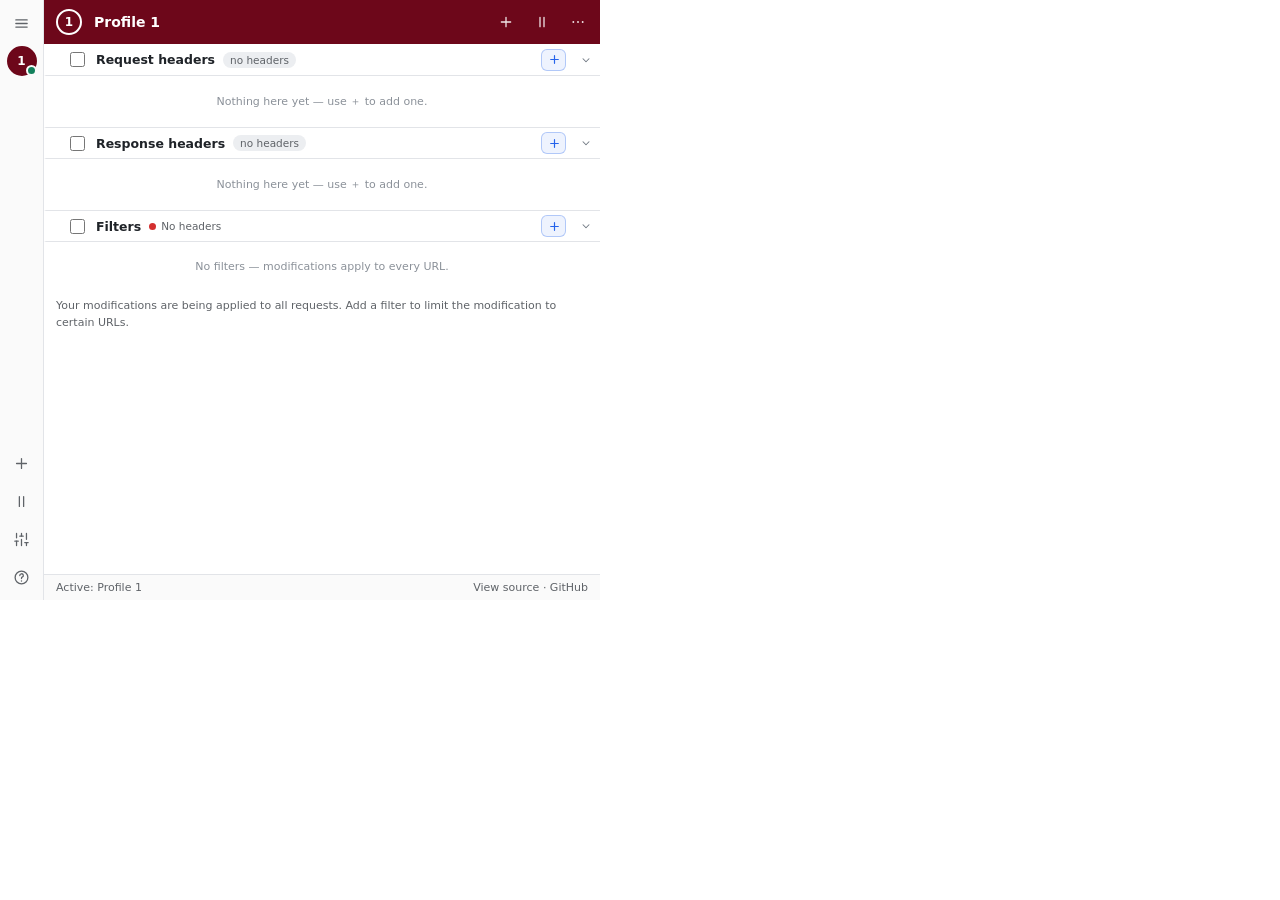
==== commit 7750c241: "fix:ui/ux" ====
--- a/src/ui/popup/index.html
+++ b/src/ui/popup/index.html
@@ -113,7 +113,7 @@
             target="_blank"
             rel="noopener"
             title="View source on GitHub"
-            >Open source · GitHub</a
+            >View source · GitHub</a
           >
         </footer>
       </div>
--- a/src/ui/shared/ui.css
+++ b/src/ui/shared/ui.css
@@ -747,6 +747,20 @@
   opacity: 0.45;
 }
 
+/* An enabled row is tinted and carries a coloured rail; a disabled one stays
+   plain. Green is already "live" in this UI — the profile status dot and the
+   filter status dot both use it — so the list reads at a glance. */
+.row:not(.disabled),
+.filter-row:not(.disabled) {
+  border-left-color: var(--green);
+  background: color-mix(in srgb, var(--green) 7%, transparent);
+}
+
+.row:not(.disabled):hover,
+.filter-row:not(.disabled):hover {
+  background: color-mix(in srgb, var(--green) 14%, transparent);
+}
+
 .header-row.dragging {
   opacity: 0.42;
 }
@@ -1018,26 +1032,32 @@
    Every enabled header goes into one modifyHeaders action in list order, so
    for two `set` operations on the same name the later one wins.
 
-   The flag is the amber row and nothing else — no badge, no struck-through
+   The flag is the red row and nothing else — no badge, no struck-through
    value — so the row keeps exactly the same shape as every other row in every
    density. Which duplicate actually wins is in the row's tooltip.
    ────────────────────────────────────────────────────────────────────────── */
+/* Red, not amber: a duplicate is not a caution, it is one of the rows silently
+   not being sent. Declared after the enabled-row tint so it wins on a row that
+   is both. */
 .row.conflict {
-  border-left-color: var(--amber-line);
-  background: color-mix(in srgb, var(--amber-bg) 55%, transparent);
+  border-left-color: var(--red);
+  background: color-mix(in srgb, var(--red) 9%, transparent);
 }
 
 .row.conflict:hover {
-  background: var(--amber-bg);
+  background: color-mix(in srgb, var(--red) 16%, transparent);
 }
 
 /* ── FILTER ROWS ─────────────────────────────────────────────────────────── */
 /* no drag handle here, so indent to --row-lead to land on the same left edge */
+/* Same rail and the same --row-lead as .sechead — a filter row has no drag
+   handle, so the lead stands in for the handle and its gap. */
 .filter-row {
   display: flex;
   align-items: center;
   gap: var(--row-gap);
   padding: 4px 6px 4px var(--row-lead);
+  border-left: 2px solid transparent;
   position: relative;
 }
 
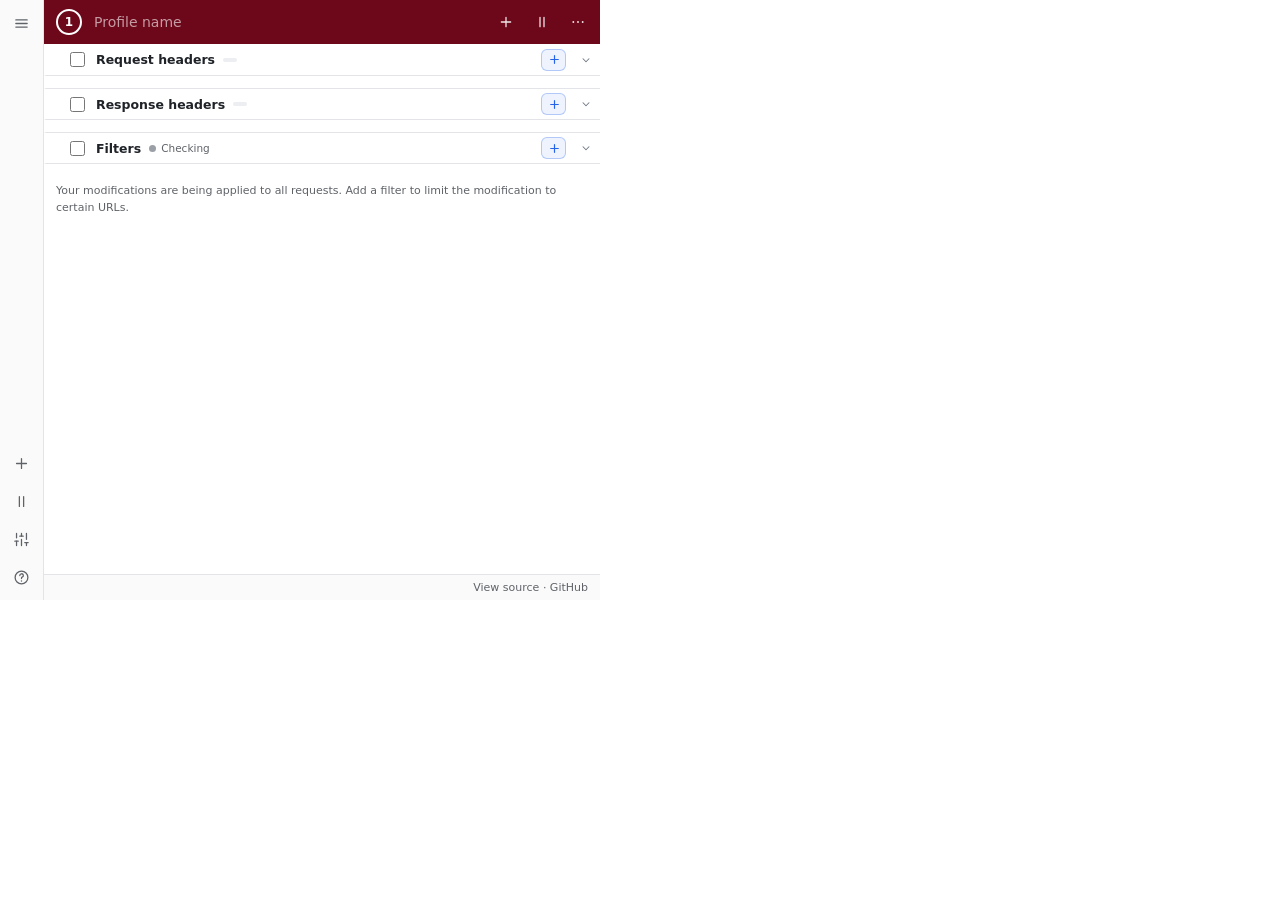
==== commit 213e86d3: "cookie manager" ====
--- a/src/ui/popup/index.html
+++ b/src/ui/popup/index.html
@@ -5,6 +5,7 @@
     <meta name="viewport" content="width=device-width, initial-scale=1.0" />
     <title>OpenModHeader</title>
     <link rel="stylesheet" href="../shared/ui.css" />
+    <link rel="stylesheet" href="../cookies/cookies.css" />
     <link rel="stylesheet" href="popup.css" />
   </head>
   <body>
@@ -333,5 +334,6 @@
 
     <script src="popup.js"></script>
     <script src="../shared/app.js"></script>
+    <script src="../cookies/cookies.js"></script>
   </body>
 </html>
--- a/src/ui/shared/ui.css
+++ b/src/ui/shared/ui.css
@@ -31,6 +31,7 @@
   --input-bg: transparent;
   --danger-bg: #fde8e8;
   --titlebar-bg: var(--profile-color);
+  --titlebar-paused: #4b5563;
   --titlebar-text: #ffffff;
   --rail-bg: #fafafa;
   --scroll-thumb: #c6ccd4;
@@ -368,6 +369,13 @@
   padding: 8px 8px 8px 12px;
 }
 
+/* Paused drains the profile colour out of the bar, so a paused window is
+   obvious at a glance even when the banner is scrolled past. The profile's
+   own colour is untouched — the rail dot and circle still carry it. */
+body.paused .titlebar {
+  background: var(--titlebar-paused);
+}
+
 .profile-id {
   width: 26px;
   height: 26px;
--- a/src/ui/cookies/cookies.css
+++ b/src/ui/cookies/cookies.css
@@ -0,0 +1,673 @@
+/* ==========================================================================
+   Cookies panel.
+
+   Every selector here is prefixed ck- and nothing in shared/ui.css is
+   overridden, so this file can be dropped without touching the rest of the
+   UI. It does not merely read the shared tokens — it mirrors the header
+   list's language so the two halves of the extension read as one product:
+
+     · the overlay shell copies .help-overlay / .help-panel
+     · a cookie row is a .row — a flat, full-bleed band with a 2px left rail,
+       a hairline between neighbours and a coloured rail when something is
+       wrong, never a card floating in a padded column
+     · metrics derive from --row-font-size, so the font-size and density
+       settings move this panel exactly as much as they move the list
+     · the accent is --maroon, i.e. --profile-color, which app.js writes onto
+       the document element. It is the active profile's own colour and this
+       panel re-tints with it the moment the profile changes, exactly like the
+       title bar and the rail. Green and red keep their meanings from the list
+       — live and not-being-sent — because those are status, not theme.
+   ========================================================================== */
+
+.ck-overlay {
+  position: fixed;
+  inset: 0;
+  z-index: 80;
+  display: flex;
+  align-items: center;
+  justify-content: center;
+  padding: 14px;
+  background: var(--overlay);
+  backdrop-filter: blur(2px);
+}
+
+.ck-overlay[hidden] {
+  display: none;
+}
+
+.ck-panel {
+  width: 100%;
+  max-width: 560px;
+  max-height: 100%;
+  display: flex;
+  flex-direction: column;
+  overflow: hidden;
+  border: 1px solid var(--line);
+  border-radius: 14px;
+  background: var(--surface);
+  box-shadow: var(--shadow);
+
+  /* Row metrics derive from the font-size setting exactly as .app's do, so a
+     cookie row and a header row never drift apart. */
+  --rf: var(--row-font-size, 13px);
+  --l1-h: calc(var(--rf) + 3px);
+  --row-gap: 5px;
+
+  /* one height for every control in the panel: search, scope, buttons, inputs */
+  --ctl-h: calc(var(--rf) + 15px);
+
+  /* One gutter for the whole panel — head, tools, rows and foot share it.
+     The list indents its rows to --row-lead because a drag handle and a
+     checkbox live in that space; a cookie row has neither, so borrowing that
+     lead here would only be a wide empty margin. */
+  --ck-x: 12px;
+}
+
+/* ── HEAD ─────────────────────────────────────────────────────────────────
+   Same shape as .help-head: surface-strong, a maroon heading and a hairline.
+   ────────────────────────────────────────────────────────────────────────── */
+.ck-head {
+  display: flex;
+  align-items: center;
+  gap: 8px;
+  padding: 13px 12px 12px var(--ck-x);
+  border-bottom: 1px solid var(--line);
+  background: var(--surface-strong);
+}
+
+.ck-heading {
+  flex: 1 1 auto;
+  min-width: 0;
+}
+
+.ck-heading h2 {
+  margin: 0;
+  display: flex;
+  align-items: center;
+  gap: 7px;
+  color: var(--maroon);
+  font-size: 17px;
+}
+
+.ck-heading h2 svg {
+  width: 17px;
+  height: 17px;
+  flex: 0 0 auto;
+}
+
+/* a host is a value, and values are mono in this UI */
+.ck-host {
+  margin: 3px 0 0;
+  color: var(--muted);
+  font-size: calc(var(--rf) - 1.5px);
+  font-family: var(--mono);
+  white-space: nowrap;
+  overflow: hidden;
+  text-overflow: ellipsis;
+}
+
+/* ── SHARED CONTROLS ─────────────────────────────────────────────────────── */
+.ck-panel svg {
+  fill: none;
+  stroke: currentColor;
+  stroke-width: 1.8;
+  stroke-linecap: round;
+  stroke-linejoin: round;
+}
+
+/* .rail-btn / .help-head button */
+.ck-ghost {
+  flex: 0 0 auto;
+  width: 30px;
+  height: 30px;
+  display: grid;
+  place-items: center;
+  border: none;
+  border-radius: 7px;
+  background: transparent;
+  color: var(--muted);
+  cursor: pointer;
+}
+
+.ck-ghost svg {
+  width: 16px;
+  height: 16px;
+}
+
+.ck-ghost:hover {
+  background: var(--hover);
+  color: var(--text);
+}
+
+/* The active profile's own colour, taken live from --profile-color, so this
+   button is the same ink as the title bar above it and follows the profile
+   when the user recolours it. White text on it for the same reason the title
+   bar's text is white: every colour in the picker is dark enough to carry it. */
+.ck-primary {
+  flex: 0 0 auto;
+  display: inline-flex;
+  align-items: center;
+  gap: 5px;
+  height: var(--ctl-h);
+  padding: 0 11px;
+  border: 1px solid var(--maroon);
+  border-radius: 7px;
+  background: var(--maroon);
+  color: #fff;
+  font-family: inherit;
+  font-size: calc(var(--rf) - 0.5px);
+  font-weight: 600;
+  cursor: pointer;
+}
+
+.ck-primary svg {
+  width: 14px;
+  height: 14px;
+  stroke-width: 2.2;
+}
+
+/* A thin white veil rather than a second hard-coded shade: the profile colour
+   is whatever the user picked, so the hover has to be derived from it. Same
+   move the title bar makes for .tb-btn:hover. */
+.ck-primary:hover {
+  background: color-mix(in srgb, var(--maroon) 86%, #fff);
+  border-color: color-mix(in srgb, var(--maroon) 86%, #fff);
+}
+
+/* .popmenu button, without the menu around it */
+.ck-ghost-text {
+  border: none;
+  border-radius: 6px;
+  background: transparent;
+  color: var(--muted);
+  font-family: inherit;
+  font-size: calc(var(--rf) - 1px);
+  padding: 5px 8px;
+  cursor: pointer;
+}
+
+.ck-ghost-text:hover {
+  background: var(--hover);
+  color: var(--text);
+}
+
+/* ── TOOLS ────────────────────────────────────────────────────────────────
+   Reads as a section head: same left edge as the rows beneath it, same
+   hairline, same surface.
+   ────────────────────────────────────────────────────────────────────────── */
+.ck-tools {
+  display: flex;
+  align-items: center;
+  gap: var(--row-gap);
+  padding: 6px 6px 6px var(--ck-x);
+  border-bottom: 1px solid var(--line);
+  background: var(--surface);
+}
+
+.ck-tools[hidden] {
+  display: none;
+}
+
+.ck-search {
+  flex: 1 1 auto;
+  min-width: 0;
+  height: var(--ctl-h);
+  padding: 0 9px;
+  border: 1px solid var(--line);
+  border-radius: 7px;
+  background: var(--surface-2);
+  color: var(--text);
+  font-family: inherit;
+  font-size: calc(var(--rf) - 0.5px);
+}
+
+.ck-search:focus,
+.ck-form input:focus,
+.ck-form textarea:focus,
+.ck-form select:focus,
+.ck-scope:focus {
+  outline: none;
+  border-color: var(--maroon);
+}
+
+.ck-scope {
+  flex: 0 0 auto;
+  height: var(--ctl-h);
+  border: 1px solid var(--line);
+  border-radius: 7px;
+  background: var(--surface-2);
+  color: var(--text);
+  font-family: inherit;
+  font-size: calc(var(--rf) - 1px);
+  padding: 0 4px;
+  cursor: pointer;
+}
+
+/* ── BODY ─────────────────────────────────────────────────────────────────
+   The list is full-bleed like .content, and the scrollbar is tinted with the
+   same token the overlay thumb uses next door.
+   ────────────────────────────────────────────────────────────────────────── */
+.ck-body {
+  flex: 1 1 auto;
+  min-height: 0;
+  overflow-y: auto;
+  scrollbar-width: thin;
+  scrollbar-color: var(--scroll-thumb) transparent;
+}
+
+.ck-list {
+  padding: 6px 0 10px;
+}
+
+.ck-list[hidden] {
+  display: none;
+}
+
+/* .empty-note */
+.ck-note {
+  margin: 20px var(--ck-x);
+  color: var(--muted);
+  font-size: calc(var(--rf) - 1px);
+  text-align: center;
+}
+
+.ck-note small {
+  display: block;
+  margin-top: 5px;
+  color: var(--faint);
+  font-size: calc(var(--rf) - 2px);
+}
+
+/* ── ONE COOKIE ───────────────────────────────────────────────────────────
+   A .row, in every respect: a square full-bleed band that meets both walls,
+   a hairline between neighbours instead of a border all the way round, and a
+   2px rail on the left that stays transparent until it has something to say.
+   ────────────────────────────────────────────────────────────────────────── */
+/* The 2px rail is taken out of the gutter rather than added to it, so a row's
+   text starts on the same left edge as the head, the tools and the foot
+   whether or not the rail is lit. */
+.ck-item {
+  position: relative;
+  padding: 4px 6px 6px calc(var(--ck-x) - 2px);
+  border-left: 2px solid transparent;
+}
+
+.ck-item + .ck-item {
+  box-shadow: inset 0 1px 0 var(--line);
+}
+
+.ck-item:hover {
+  background: var(--hover);
+}
+
+/* Red, and the same red as a duplicate header: an expired cookie is not a
+   caution, it is a row the browser has already stopped sending. */
+.ck-item.ck-dead {
+  border-left-color: var(--red);
+  background: color-mix(in srgb, var(--red) 9%, transparent);
+}
+
+.ck-item.ck-dead:hover {
+  background: color-mix(in srgb, var(--red) 16%, transparent);
+}
+
+.ck-line {
+  display: flex;
+  align-items: center;
+  gap: var(--row-gap);
+}
+
+/* the name is what the row is — sans and 600, exactly like .row .name */
+.ck-name {
+  flex: 1 1 auto;
+  min-width: 0;
+  color: var(--text);
+  font-size: calc(var(--rf) - 1px);
+  font-weight: 600;
+  line-height: var(--l1-h);
+  white-space: nowrap;
+  overflow: hidden;
+  text-overflow: ellipsis;
+}
+
+/* ── ROW ACTIONS ─────────────────────────────────────────────────────────
+   .ract: visible at rest, solid on hover.
+   ────────────────────────────────────────────────────────────────────────── */
+.ck-acts {
+  flex: 0 0 auto;
+  display: flex;
+  align-items: center;
+  gap: 2px;
+}
+
+.ck-act {
+  width: 24px;
+  height: 24px;
+  display: grid;
+  place-items: center;
+  border: none;
+  border-radius: 6px;
+  background: transparent;
+  color: var(--icon);
+  cursor: pointer;
+  opacity: 0.6;
+  transition: opacity 0.12s ease, background 0.12s ease, color 0.12s ease;
+}
+
+.ck-item:hover .ck-act,
+.ck-item:focus-within .ck-act {
+  opacity: 1;
+}
+
+.ck-act svg {
+  width: 15px;
+  height: 15px;
+  stroke-width: 1.9;
+}
+
+.ck-act:hover {
+  background: var(--surface-3);
+  color: var(--text);
+}
+
+.ck-act.ck-danger:hover {
+  background: var(--danger-bg);
+  color: var(--red);
+}
+
+/* Line 2 is the value, directly under the name and in the same mono and the
+   same muted ink as .row .value. Values run to hundreds of characters, so it
+   is clamped to two lines and opens on click rather than pushing every other
+   cookie off the screen. */
+.ck-val {
+  display: -webkit-box;
+  -webkit-line-clamp: 2;
+  -webkit-box-orient: vertical;
+  width: 100%;
+  margin-top: 2px;
+  padding: 0;
+  border: none;
+  background: transparent;
+  color: var(--val-text);
+  font-family: var(--mono);
+  font-size: calc(var(--rf) - 2px);
+  line-height: 1.45;
+  direction: ltr;
+  text-align: left;
+  cursor: pointer;
+  overflow: hidden;
+  word-break: break-all;
+}
+
+.ck-val.open {
+  display: block;
+  max-height: 190px;
+  overflow-y: auto;
+  scrollbar-width: thin;
+  scrollbar-color: var(--scroll-thumb) transparent;
+}
+
+.ck-val:hover {
+  color: var(--text);
+}
+
+.ck-meta {
+  display: flex;
+  flex-wrap: wrap;
+  gap: 4px;
+  margin-top: 5px;
+}
+
+/* .gcount — the count pill on a section head */
+.ck-chip {
+  padding: 2px 7px;
+  border: none;
+  border-radius: 20px;
+  background: var(--surface-3);
+  color: var(--muted);
+  font-size: calc(var(--rf) - 2.5px);
+  font-variant-numeric: tabular-nums;
+  white-space: nowrap;
+}
+
+.ck-chip.good {
+  background: color-mix(in srgb, var(--green) 12%, transparent);
+  color: var(--green);
+}
+
+.ck-chip.warn {
+  background: color-mix(in srgb, var(--red) 12%, transparent);
+  color: var(--red);
+}
+
+/* ── EDITOR ──────────────────────────────────────────────────────────────── */
+.ck-form {
+  display: flex;
+  flex-direction: column;
+  gap: 10px;
+  padding: 12px var(--ck-x) 16px;
+}
+
+.ck-form[hidden] {
+  display: none;
+}
+
+.ck-form-head {
+  display: flex;
+  align-items: center;
+  gap: 6px;
+  margin: -2px 0 2px;
+}
+
+.ck-form-head strong {
+  font-size: calc(var(--rf) + 0.5px);
+  color: var(--text);
+  white-space: nowrap;
+  overflow: hidden;
+  text-overflow: ellipsis;
+}
+
+/* the chevron points down in the shared icon set; here it is a back arrow */
+.ck-back svg {
+  transform: rotate(90deg);
+}
+
+.ck-field {
+  display: flex;
+  flex-direction: column;
+  gap: 4px;
+  min-width: 0;
+}
+
+.ck-field > span {
+  color: var(--muted);
+  font-size: calc(var(--rf) - 1.5px);
+  font-weight: 600;
+}
+
+.ck-field small {
+  color: var(--faint);
+  font-size: calc(var(--rf) - 2.5px);
+}
+
+.ck-form input[type="text"],
+.ck-form input[type="datetime-local"],
+.ck-form textarea,
+.ck-form select {
+  width: 100%;
+  border: 1px solid var(--line);
+  border-radius: 7px;
+  background: var(--surface-2);
+  color: var(--text);
+  font-family: inherit;
+  font-size: calc(var(--rf) - 0.5px);
+  padding: 6px 8px;
+}
+
+.ck-form textarea {
+  resize: vertical;
+  font-family: var(--mono);
+  font-size: calc(var(--rf) - 2px);
+  line-height: 1.5;
+  direction: ltr;
+  word-break: break-all;
+}
+
+.ck-form input:disabled {
+  opacity: 0.5;
+  cursor: not-allowed;
+}
+
+.ck-grid {
+  display: grid;
+  grid-template-columns: 1fr 1fr;
+  gap: 10px;
+}
+
+.ck-flags {
+  display: flex;
+  flex-wrap: wrap;
+  gap: 14px;
+  padding-top: 2px;
+}
+
+.ck-check {
+  display: inline-flex;
+  align-items: center;
+  gap: 6px;
+  color: var(--text);
+  font-size: calc(var(--rf) - 1px);
+  cursor: pointer;
+}
+
+/* same size as the list's checkboxes, tinted with the profile colour */
+.ck-check input {
+  width: 15px;
+  height: 15px;
+  accent-color: var(--maroon);
+  cursor: pointer;
+}
+
+/* .banner — the one amber surface in the app */
+.ck-error {
+  margin: 0;
+  padding: 7px 9px;
+  border: 1px solid var(--amber-line);
+  border-radius: 7px;
+  background: var(--amber-bg);
+  color: var(--amber);
+  font-size: calc(var(--rf) - 1.5px);
+  font-weight: 500;
+}
+
+.ck-error[hidden] {
+  display: none;
+}
+
+.ck-form-actions {
+  display: flex;
+  justify-content: flex-end;
+  gap: 8px;
+  padding-top: 2px;
+}
+
+/* ── FOOT ─────────────────────────────────────────────────────────────────
+   .footer.
+   ────────────────────────────────────────────────────────────────────────── */
+.ck-foot {
+  display: flex;
+  align-items: center;
+  gap: 6px;
+  padding: 6px 8px 6px var(--ck-x);
+  border-top: 1px solid var(--line);
+  background: var(--surface-strong);
+  color: var(--muted);
+  font-size: 11px;
+}
+
+.ck-foot[hidden] {
+  display: none;
+}
+
+.ck-count {
+  flex: 1 1 auto;
+  color: var(--muted);
+  font-size: 11px;
+  font-variant-numeric: tabular-nums;
+}
+
+/* ── TOAST ────────────────────────────────────────────────────────────────
+   .toast, minus the undo button it has nothing to put there.
+   ────────────────────────────────────────────────────────────────────────── */
+.ck-toast {
+  position: fixed;
+  left: 50%;
+  bottom: 14px;
+  transform: translateX(-50%);
+  z-index: 95;
+  max-width: calc(100% - 28px);
+  padding: 9px 14px;
+  border-radius: 9px;
+  background: #23272e;
+  color: #f2f5f9;
+  font-size: 12.5px;
+  box-shadow: var(--shadow);
+  white-space: nowrap;
+  overflow: hidden;
+  text-overflow: ellipsis;
+}
+
+/* ── DENSITY ──────────────────────────────────────────────────────────────
+   The setting means the same thing here as it does in the list: the same
+   parts, folded tighter. A compact value gets one line instead of two.
+   ────────────────────────────────────────────────────────────────────────── */
+html[data-density="compact"] .ck-item {
+  padding-top: 3px;
+  padding-bottom: 4px;
+}
+
+html[data-density="compact"] .ck-val {
+  -webkit-line-clamp: 1;
+}
+
+html[data-density="compact"] .ck-meta {
+  margin-top: 4px;
+}
+
+/* ── SIDE PANEL ──────────────────────────────────────────────────────────────
+   The panel is far narrower than the popup, so the overlay goes full-bleed
+   and the two-up rows in the editor fold into one column.
+   ────────────────────────────────────────────────────────────────────────── */
+html[data-surface="sidePanel"] .ck-overlay {
+  padding: 0;
+}
+
+html[data-surface="sidePanel"] .ck-panel {
+  max-width: none;
+  height: 100%;
+  border: none;
+  border-radius: 0;
+  box-shadow: none;
+}
+
+html[data-surface="sidePanel"] .ck-toast {
+  bottom: 66px;
+}
+
+@media (max-width: 420px) {
+  .ck-grid {
+    grid-template-columns: 1fr;
+  }
+
+  /* The tools stay one line however narrow the surface gets: the search box
+     gives up width, the scope and the Add button keep theirs. Wrapping them
+     cost a whole row of a panel that has none to spare. */
+  .ck-tools {
+    gap: 4px;
+    padding-right: 4px;
+  }
+
+  .ck-primary {
+    padding: 0 8px;
+  }
+}
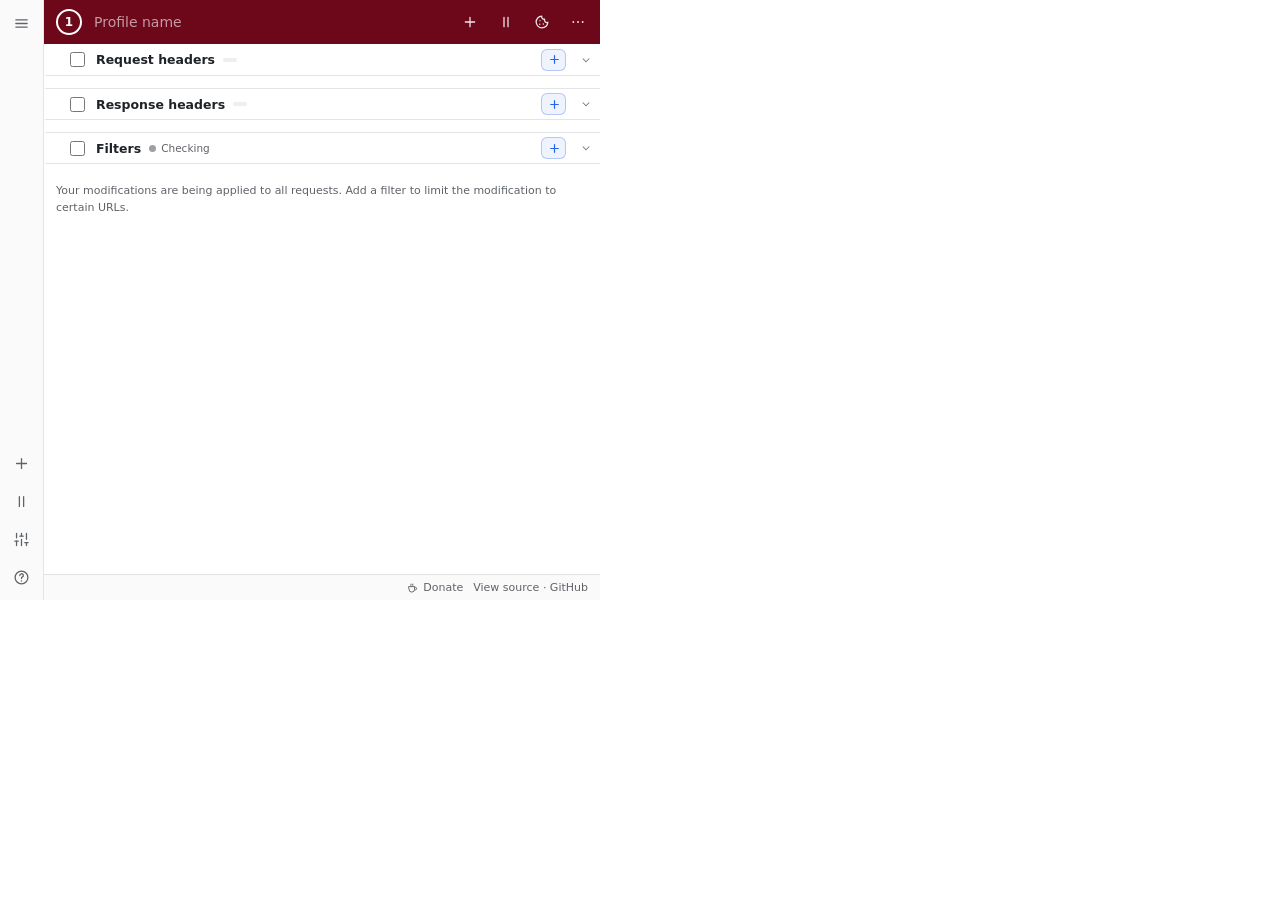
==== commit e4a090ee: "donait" ====
--- a/src/ui/popup/index.html
+++ b/src/ui/popup/index.html
@@ -107,15 +107,26 @@
 
         <footer class="footer">
           <span id="ruleCount"></span>
-          <a
-            class="privacy"
-            id="repoLink"
-            href="https://github.com/alinemone/modheader"
-            target="_blank"
-            rel="noopener"
-            title="View source on GitHub"
-            >View source · GitHub</a
-          >
+          <span class="footer-links">
+            <a
+              class="privacy"
+              id="donateLink"
+              href="https://coffeebede.com/alinemone"
+              target="_blank"
+              rel="noopener"
+              title="Support this project — buy me a coffee"
+              ><span data-i="coffee"></span>Donate</a
+            >
+            <a
+              class="privacy"
+              id="repoLink"
+              href="https://github.com/alinemone/modheader"
+              target="_blank"
+              rel="noopener"
+              title="View source on GitHub"
+              >View source · GitHub</a
+            >
+          </span>
         </footer>
       </div>
     </div>
--- a/src/ui/shared/ui.css
+++ b/src/ui/shared/ui.css
@@ -1190,13 +1190,52 @@
   font-size: 11px;
 }
 
+/* The profile line gives up width before either link does: the links are the
+   fixed furniture of the footer and a long profile name is what varies. */
+#ruleCount {
+  min-width: 0;
+  overflow: hidden;
+  white-space: nowrap;
+  text-overflow: ellipsis;
+}
+
+/* Both links share the right end. Grouped rather than left to
+   space-between, which would otherwise push them apart. */
+.footer-links {
+  flex: 0 0 auto;
+  display: flex;
+  align-items: center;
+  gap: 10px;
+}
+
 .privacy {
+  display: inline-flex;
+  align-items: center;
+  gap: 4px;
   color: var(--muted);
   text-decoration: none;
+  white-space: nowrap;
 }
 
 .privacy:hover {
   color: var(--blue);
+}
+
+/* Muted at rest like the text beside it — the cup is what makes the link
+   findable, not colour. It takes its ink from the link.
+
+   display:block, not the default inline: an inline svg sits on the baseline
+   and its wrapper keeps the descender space underneath, which pushes the
+   glyph above the centre of the text it is meant to sit beside. */
+.privacy svg {
+  display: block;
+  width: 12px;
+  height: 12px;
+  fill: none;
+  stroke: currentColor;
+  stroke-width: 1.9;
+  stroke-linecap: round;
+  stroke-linejoin: round;
 }
 
 /* ── POPOVERS ────────────────────────────────────────────────────────────── */
--- a/src/ui/cookies/cookies.css
+++ b/src/ui/cookies/cookies.css
@@ -1,113 +1,124 @@
 /* ==========================================================================
-   Cookies panel.
+   Cookies page.
 
    Every selector here is prefixed ck- and nothing in shared/ui.css is
    overridden, so this file can be dropped without touching the rest of the
    UI. It does not merely read the shared tokens — it mirrors the header
    list's language so the two halves of the extension read as one product:
 
-     · the overlay shell copies .help-overlay / .help-panel
+     · it is a PAGE, not a dialog: .ck-page takes the place of .listarea in
+       the same .main column, under the same title bar and beside the same
+       rail, so there is no second window shape to learn
      · a cookie row is a .row — a flat, full-bleed band with a 2px left rail,
        a hairline between neighbours and a coloured rail when something is
        wrong, never a card floating in a padded column
      · metrics derive from --row-font-size, so the font-size and density
-       settings move this panel exactly as much as they move the list
+       settings move this page exactly as much as they move the list, and the
+       font, theme and mask settings arrive on their own because app.js sets
+       them on the document element this page lives in
      · the accent is --maroon, i.e. --profile-color, which app.js writes onto
        the document element. It is the active profile's own colour and this
-       panel re-tints with it the moment the profile changes, exactly like the
+       page re-tints with it the moment the profile changes, exactly like the
        title bar and the rail. Green and red keep their meanings from the list
        — live and not-being-sent — because those are status, not theme.
    ========================================================================== */
 
-.ck-overlay {
-  position: fixed;
-  inset: 0;
-  z-index: 80;
-  display: flex;
-  align-items: center;
-  justify-content: center;
-  padding: 14px;
-  background: var(--overlay);
-  backdrop-filter: blur(2px);
-}
-
-.ck-overlay[hidden] {
+/* ── THE SWAP ─────────────────────────────────────────────────────────────
+   One attribute on <html> decides which of the two pages .main is showing.
+   The title bar, the banner's paused colour and the rail are shared and stay
+   exactly where they were; only the body of the column changes. The footer
+   goes with the list because this page carries its own.
+   ────────────────────────────────────────────────────────────────────────── */
+html[data-view="cookies"] .listarea,
+html[data-view="cookies"] .footer,
+html[data-view="cookies"] .banner {
+  display: none !important;
+}
+
+.ck-page {
   display: none;
 }
 
-.ck-panel {
-  width: 100%;
-  max-width: 560px;
-  max-height: 100%;
+html[data-view="cookies"] .ck-page {
+  flex: 1;
+  min-height: 0;
   display: flex;
   flex-direction: column;
-  overflow: hidden;
-  border: 1px solid var(--line);
-  border-radius: 14px;
+  /* the transfer dialog is absolute inside this column, so it covers the page
+     without ever covering the title bar it was opened from */
+  position: relative;
   background: var(--surface);
-  box-shadow: var(--shadow);
-
+}
+
+.ck-page {
   /* Row metrics derive from the font-size setting exactly as .app's do, so a
      cookie row and a header row never drift apart. */
   --rf: var(--row-font-size, 13px);
   --l1-h: calc(var(--rf) + 3px);
   --row-gap: 5px;
 
-  /* one height for every control in the panel: search, scope, buttons, inputs */
+  /* one height for every control on the page: search, scope, buttons, inputs */
   --ctl-h: calc(var(--rf) + 15px);
 
-  /* One gutter for the whole panel — head, tools, rows and foot share it.
+  /* One gutter for the whole page — head, tools, rows and foot share it.
      The list indents its rows to --row-lead because a drag handle and a
      checkbox live in that space; a cookie row has neither, so borrowing that
      lead here would only be a wide empty margin. */
   --ck-x: 12px;
 }
 
+/* The title bar button reads as pressed while its page is the one showing,
+   the same way any toggle in this UI does. */
+#tbCookies.on {
+  background: rgba(255, 255, 255, 0.22);
+  color: #fff;
+}
+
 /* ── HEAD ─────────────────────────────────────────────────────────────────
-   Same shape as .help-head: surface-strong, a maroon heading and a hairline.
+   One line: what this page is, then the host it is describing. The title bar
+   above already says which profile you are in, so this stays slim.
    ────────────────────────────────────────────────────────────────────────── */
 .ck-head {
   display: flex;
   align-items: center;
   gap: 8px;
-  padding: 13px 12px 12px var(--ck-x);
+  padding: 7px 6px 7px var(--ck-x);
   border-bottom: 1px solid var(--line);
   background: var(--surface-strong);
 }
 
-.ck-heading {
+.ck-title {
+  flex: 0 0 auto;
+  display: inline-flex;
+  align-items: center;
+  gap: 6px;
+  color: var(--maroon);
+  font-size: calc(var(--rf) + 1px);
+  font-weight: 700;
+}
+
+.ck-title svg {
+  width: 16px;
+  height: 16px;
+  flex: 0 0 auto;
+}
+
+/* a host is a value, and values are mono in this UI */
+.ck-host {
   flex: 1 1 auto;
   min-width: 0;
-}
-
-.ck-heading h2 {
-  margin: 0;
-  display: flex;
-  align-items: center;
-  gap: 7px;
-  color: var(--maroon);
-  font-size: 17px;
-}
-
-.ck-heading h2 svg {
-  width: 17px;
-  height: 17px;
-  flex: 0 0 auto;
-}
-
-/* a host is a value, and values are mono in this UI */
-.ck-host {
-  margin: 3px 0 0;
   color: var(--muted);
   font-size: calc(var(--rf) - 1.5px);
   font-family: var(--mono);
   white-space: nowrap;
   overflow: hidden;
   text-overflow: ellipsis;
+  direction: ltr;
+  text-align: left;
 }
 
 /* ── SHARED CONTROLS ─────────────────────────────────────────────────────── */
-.ck-panel svg {
+.ck-page svg {
   fill: none;
   stroke: currentColor;
   stroke-width: 1.8;
@@ -241,6 +252,124 @@
   font-size: calc(var(--rf) - 1px);
   padding: 0 4px;
   cursor: pointer;
+}
+
+/* ── TRANSFER DIALOG ──────────────────────────────────────────────────────
+   The one thing on this page that is allowed to float, because it is the one
+   thing that interrupts: both transfers ask what key and what value to send
+   before they touch anything. It copies .help-overlay / .help-panel so the
+   two modal shapes in the extension are the same shape.
+   ────────────────────────────────────────────────────────────────────────── */
+.ck-modal {
+  position: absolute;
+  inset: 0;
+  z-index: 30;
+  display: flex;
+  align-items: center;
+  justify-content: center;
+  padding: 14px;
+  background: var(--overlay);
+  backdrop-filter: blur(2px);
+}
+
+.ck-modal-panel {
+  width: 100%;
+  max-width: 420px;
+  max-height: 100%;
+  overflow-y: auto;
+  scrollbar-width: thin;
+  scrollbar-color: var(--scroll-thumb) transparent;
+  display: flex;
+  flex-direction: column;
+  gap: 10px;
+  padding: 12px var(--ck-x) 14px;
+  border: 1px solid var(--line);
+  border-radius: 12px;
+  background: var(--surface);
+  box-shadow: var(--shadow);
+}
+
+.ck-modal-head {
+  display: flex;
+  align-items: center;
+  gap: 8px;
+}
+
+.ck-modal-head strong {
+  flex: 1 1 auto;
+  min-width: 0;
+  display: inline-flex;
+  align-items: center;
+  gap: 7px;
+  color: var(--maroon);
+  font-size: calc(var(--rf) + 1.5px);
+}
+
+.ck-modal-head strong svg {
+  width: 16px;
+  height: 16px;
+  flex: 0 0 auto;
+}
+
+.ck-modal-sub {
+  margin: -4px 0 0;
+  color: var(--muted);
+  font-size: calc(var(--rf) - 2px);
+  line-height: 1.5;
+}
+
+.ck-modal-sub[hidden] {
+  display: none;
+}
+
+.ck-modal-body {
+  display: flex;
+  flex-direction: column;
+  gap: 10px;
+}
+
+/* The dialog borrows the editor's fields wholesale — same labels, same
+   inputs, same flags, same hints — so there is one form language on this
+   page whether you are editing a cookie or sending one somewhere. */
+.ck-modal-panel input[type="text"],
+.ck-modal-panel input[type="datetime-local"],
+.ck-modal-panel textarea,
+.ck-modal-panel select {
+  width: 100%;
+  border: 1px solid var(--line);
+  border-radius: 7px;
+  background: var(--surface-2);
+  color: var(--text);
+  font-family: inherit;
+  font-size: calc(var(--rf) - 0.5px);
+  padding: 6px 8px;
+}
+
+.ck-modal-panel textarea {
+  resize: vertical;
+  line-height: 1.5;
+}
+
+.ck-modal-panel input:disabled {
+  opacity: 0.5;
+  cursor: not-allowed;
+}
+
+/* a key, a value and an address are all values: mono, and always left to
+   right whatever the surrounding text direction is */
+.ck-modal-panel .ck-mono {
+  font-family: var(--mono);
+  font-size: calc(var(--rf) - 2px);
+  direction: ltr;
+  text-align: left;
+  word-break: break-all;
+}
+
+.ck-modal-panel input:focus,
+.ck-modal-panel textarea:focus,
+.ck-modal-panel select:focus {
+  outline: none;
+  border-color: var(--maroon);
 }
 
 /* ── BODY ─────────────────────────────────────────────────────────────────
@@ -635,21 +764,9 @@
 }
 
 /* ── SIDE PANEL ──────────────────────────────────────────────────────────────
-   The panel is far narrower than the popup, so the overlay goes full-bleed
-   and the two-up rows in the editor fold into one column.
-   ────────────────────────────────────────────────────────────────────────── */
-html[data-surface="sidePanel"] .ck-overlay {
-  padding: 0;
-}
-
-html[data-surface="sidePanel"] .ck-panel {
-  max-width: none;
-  height: 100%;
-  border: none;
-  border-radius: 0;
-  box-shadow: none;
-}
-
+   The rail lives along the bottom there, so the toast has to clear it. The
+   page itself needs nothing: it fills .main exactly as the header list does.
+   ────────────────────────────────────────────────────────────────────────── */
 html[data-surface="sidePanel"] .ck-toast {
   bottom: 66px;
 }
@@ -661,7 +778,7 @@
 
   /* The tools stay one line however narrow the surface gets: the search box
      gives up width, the scope and the Add button keep theirs. Wrapping them
-     cost a whole row of a panel that has none to spare. */
+     cost a whole row of a page that has none to spare. */
   .ck-tools {
     gap: 4px;
     padding-right: 4px;
@@ -670,4 +787,14 @@
   .ck-primary {
     padding: 0 8px;
   }
-}
+
+  /* Five row buttons is a lot for a 320px panel; they give up their padding
+     before the cookie name gives up any of its width. */
+  .ck-act {
+    width: 22px;
+  }
+
+  .ck-modal {
+    padding: 10px;
+  }
+}
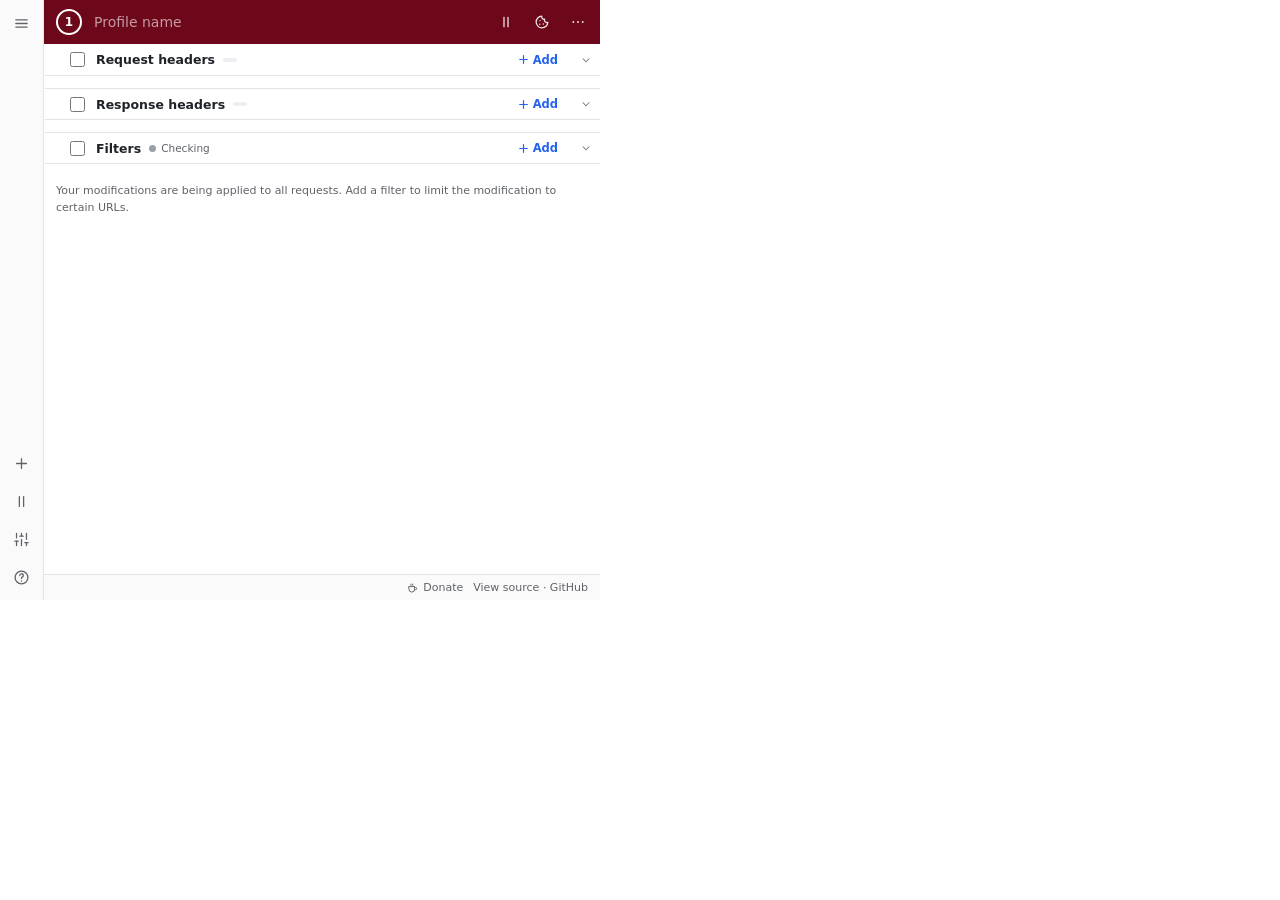
==== commit 02fa68e7: "fix ux add button" ====
--- a/src/ui/popup/index.html
+++ b/src/ui/popup/index.html
@@ -37,7 +37,6 @@
             placeholder="Profile name"
           />
           <div class="spacer"></div>
-          <button class="tb-btn" id="tbAdd" title="New profile" data-i="plus"></button>
           <button class="tb-btn" id="tbPause" title="Pause all" data-i="pause"></button>
           <button class="tb-btn" id="tbMore" title="More actions" aria-haspopup="true" data-i="more"></button>
         </header>
@@ -58,7 +57,7 @@
                 <span class="gtitle">Request headers</span>
                 <span class="gcount" id="requestCount"></span>
                 <span class="sp"></span>
-                <button class="sec-add" data-target="request" title="Add request header" data-i="plus"></button>
+                <button class="sec-add" data-target="request" title="Add request header"><span data-i="plus"></span><span>Add</span></button>
                 <button class="chev" title="Collapse section" data-i="chev"></button>
               </div>
               <div id="requestRows" class="rows"></div>
@@ -70,7 +69,7 @@
                 <span class="gtitle">Response headers</span>
                 <span class="gcount" id="responseCount"></span>
                 <span class="sp"></span>
-                <button class="sec-add" data-target="response" title="Add response header" data-i="plus"></button>
+                <button class="sec-add" data-target="response" title="Add response header"><span data-i="plus"></span><span>Add</span></button>
                 <button class="chev" title="Collapse section" data-i="chev"></button>
               </div>
               <div id="responseRows" class="rows"></div>
@@ -92,8 +91,7 @@
                   title="Add filter"
                   aria-haspopup="true"
                   aria-expanded="false"
-                  data-i="plus"
-                ></button>
+                ><span data-i="plus"></span><span>Add</span></button>
                 <button class="chev" title="Collapse section" data-i="chev"></button>
               </div>
               <div id="filterRows" class="rows"></div>
--- a/src/ui/shared/ui.css
+++ b/src/ui/shared/ui.css
@@ -621,24 +621,31 @@
   flex: 1;
 }
 
-/* reads as a button, not a glyph */
+/* a labelled text button in the kit's own voice (blue text, like
+   .drawer-add) — the word is what tells it apart from the rail's new-profile ＋ */
 .sec-add {
   flex: 0 0 auto;
-  width: 25px;
-  height: 22px;
+  height: 24px;
+  padding: 0 8px 0 5px;
+  border: none;
   border-radius: 6px;
-  border: 1px solid color-mix(in srgb, var(--blue) 30%, transparent);
-  background: color-mix(in srgb, var(--blue) 8%, transparent);
+  background: transparent;
   color: var(--blue);
-  cursor: pointer;
-  display: grid;
-  place-items: center;
+  font: inherit;
+  font-size: calc(var(--rf) - 1.5px);
+  font-weight: 600;
+  cursor: pointer;
+  display: inline-flex;
+  align-items: center;
+  gap: 3px;
 }
 
 .sec-add:hover {
-  background: var(--blue);
-  border-color: var(--blue);
-  color: #fff;
+  background: color-mix(in srgb, var(--blue) 10%, transparent);
+}
+
+.sec-add > span {
+  display: inline-flex;
 }
 
 .sec-add svg {
@@ -1144,6 +1151,27 @@
   text-align: center;
   color: var(--faint);
   font-size: calc(var(--rf) - 2px);
+}
+
+/* an empty header section offers the action right where the rows will go —
+   the same dashed shape as .drawer-add */
+.empty-add {
+  display: block;
+  width: calc(100% - 16px);
+  margin: 8px;
+  padding: 9px;
+  border: 1px dashed var(--line);
+  border-radius: 8px;
+  background: transparent;
+  color: var(--blue);
+  font: inherit;
+  font-size: calc(var(--rf) - 1.5px);
+  font-weight: 600;
+  cursor: pointer;
+}
+
+.empty-add:hover {
+  background: var(--hover);
 }
 
 /* ── DENSITY ──────────────────────────────────────────────────────────────
